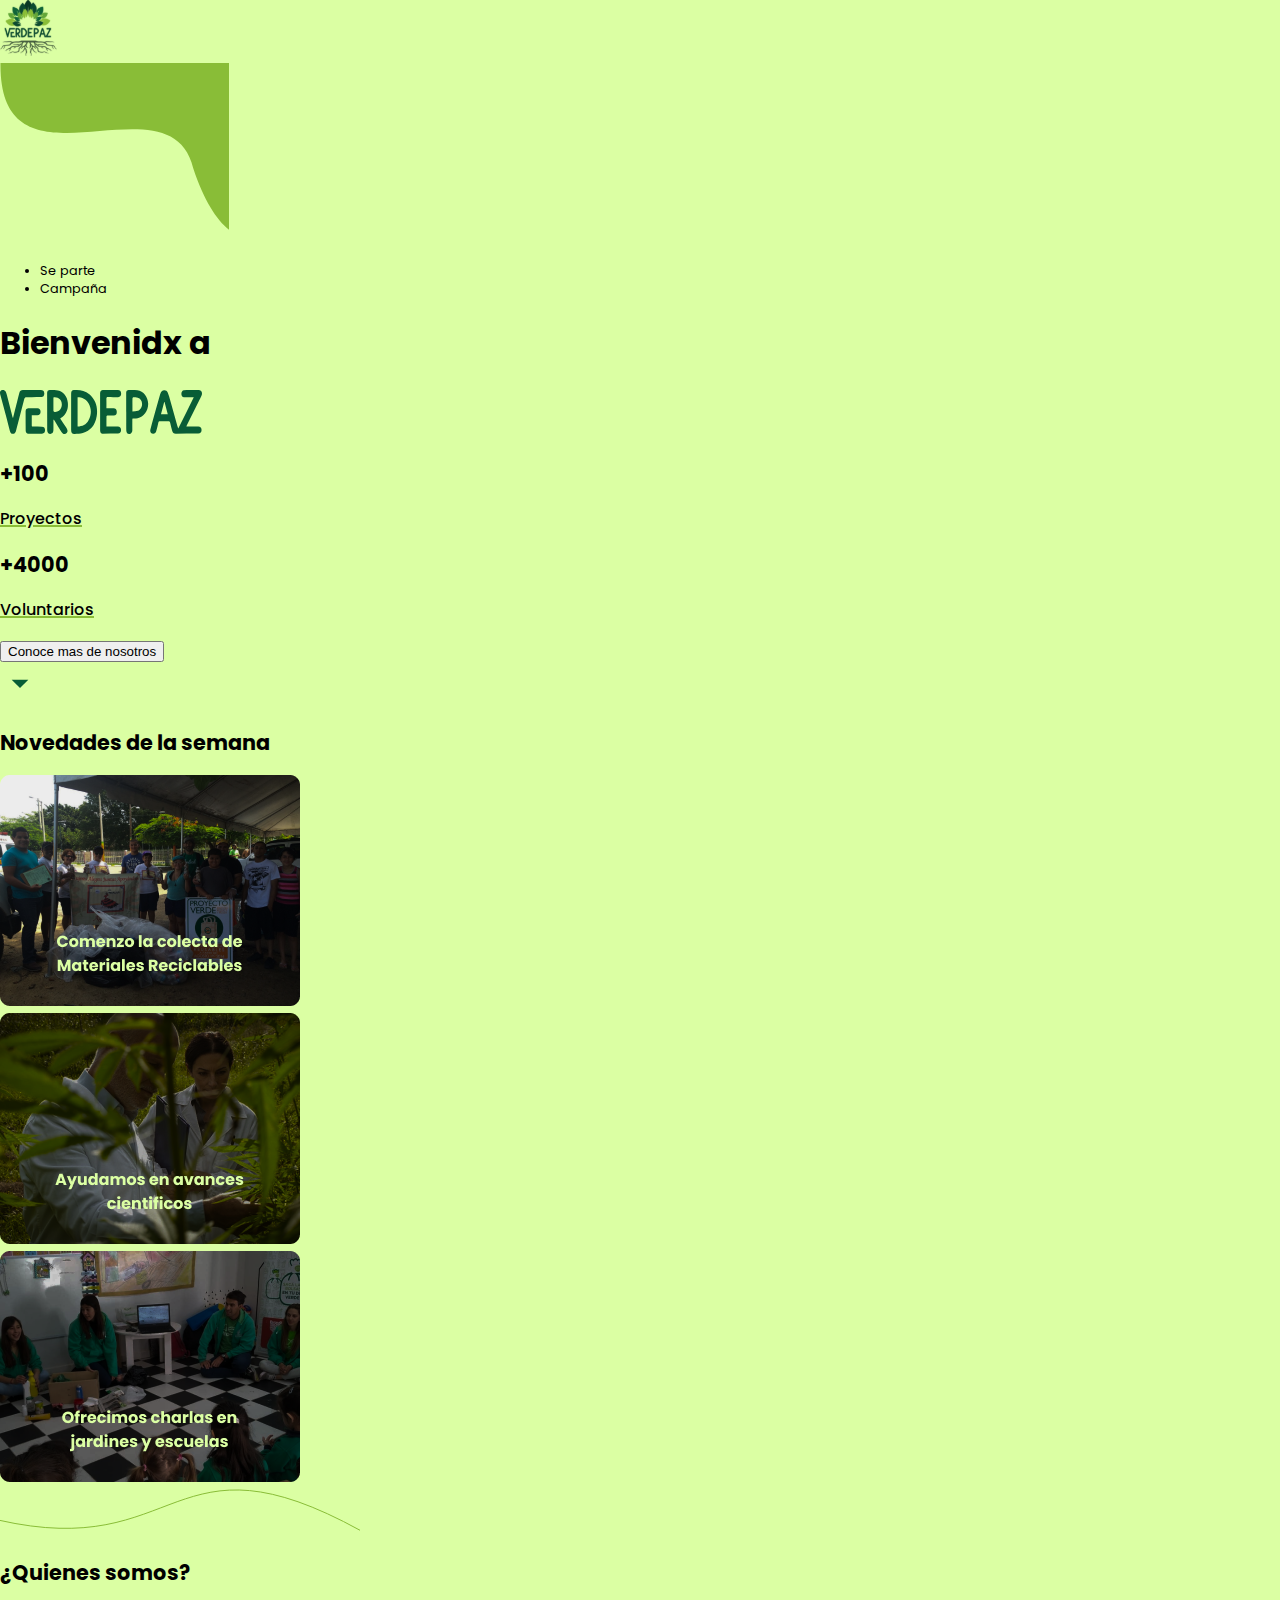
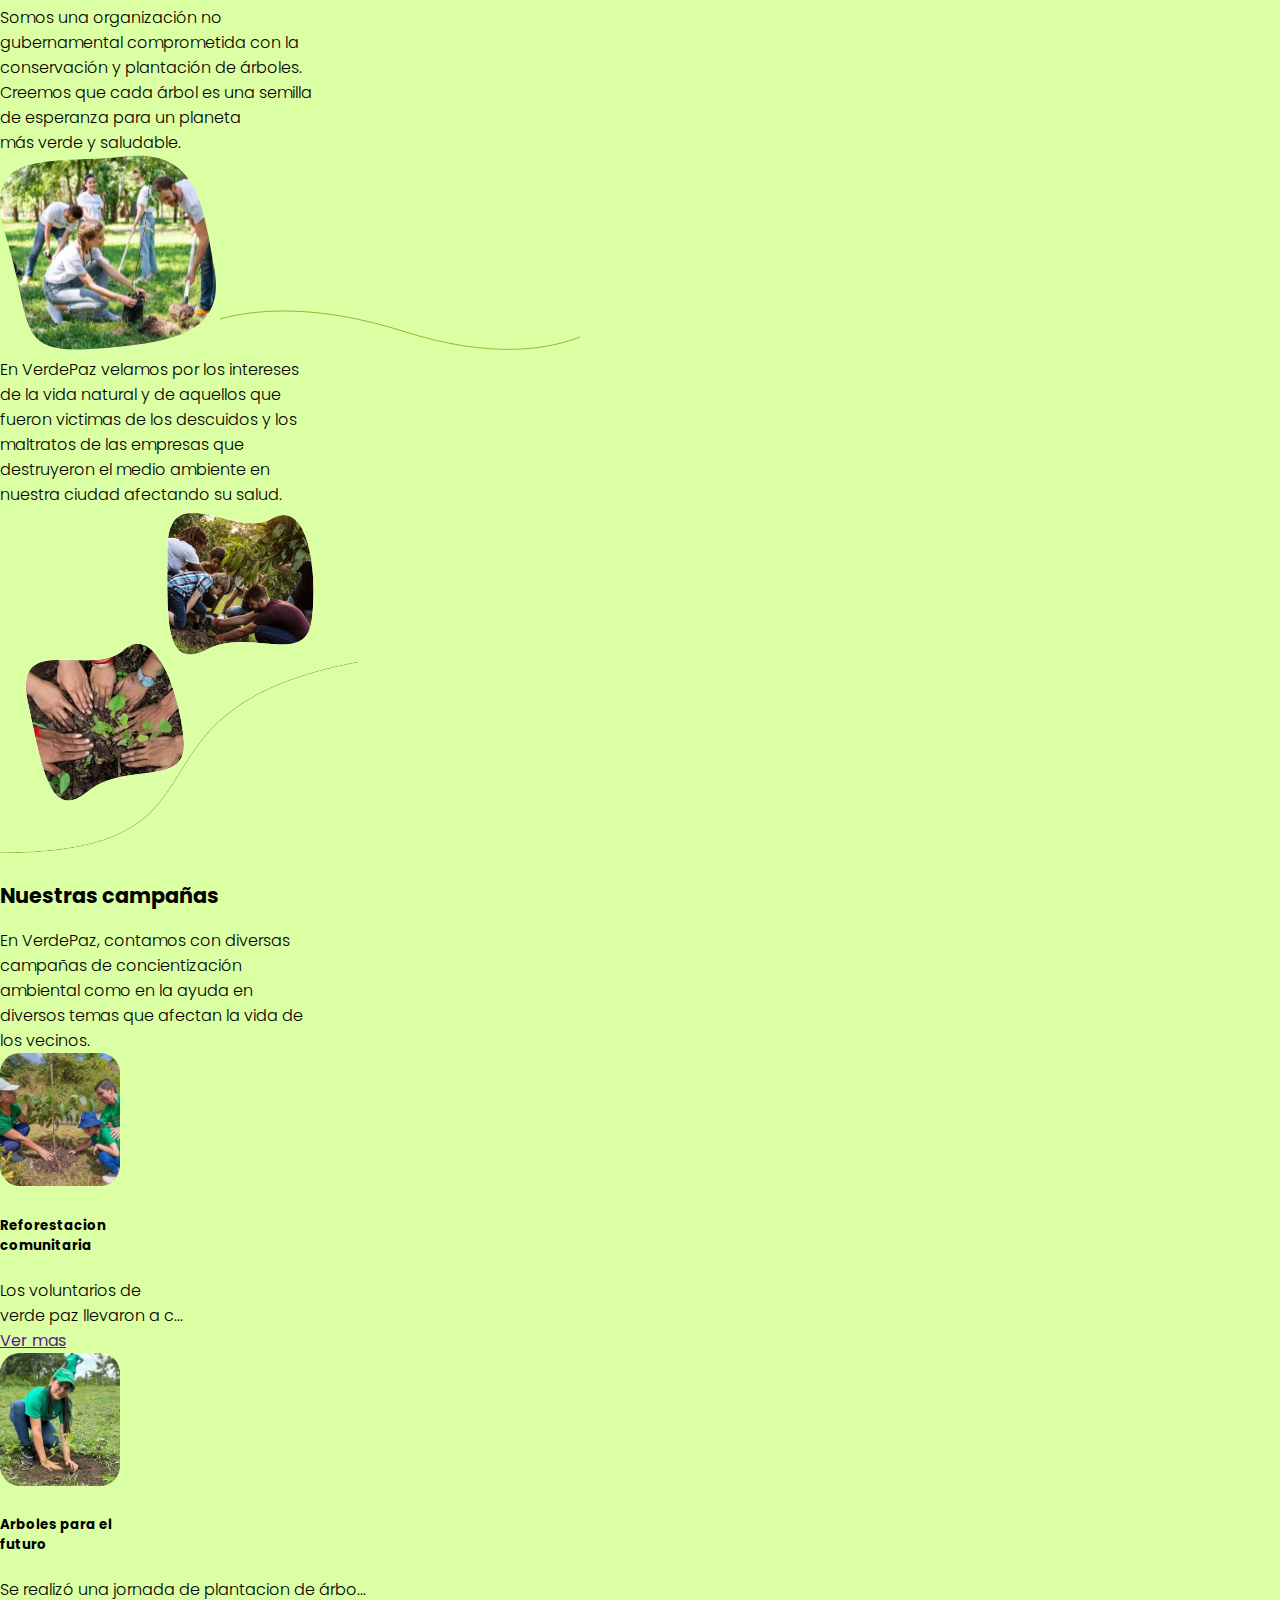
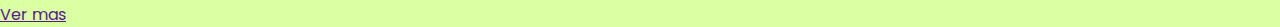
==== index.html @ 4d6616dd "Cambio de fondo de svg a png" ====
<!DOCTYPE html>
<html lang="en">
  <head>
    <meta charset="UTF-8" />
    <meta name="viewport" content="width=device-width, initial-scale=1.0" />
    <title>verdePaz</title>
    <link rel="shortcut icon" href="images/favicon.svg" type="image/x-icon" />
    <link rel="stylesheet" href="styles/styles.css" />
    <!-- tipografias -->
    <link rel="preconnect" href="https://fonts.googleapis.com" />
    <link rel="preconnect" href="https://fonts.gstatic.com" crossorigin />
    <link
      href="https://fonts.googleapis.com/css2?family=Poppins:ital,wght@0,100;0,200;0,300;0,400;0,500;0,600;0,700;0,800;0,900;1,100;1,200;1,300;1,400;1,500;1,600;1,700;1,800;1,900&display=swap"
      rel="stylesheet"
    />
  </head>
  <body>
    <div class="container">
      <div class="logo">
        <img src="images/logo.svg" alt="logo de verdePaz" />
      </div>
      <div class="navbar">
        <img src="images/navbar.svg" alt="imagen navbar" />
        <div class="opciones">
          <ul>
            <li class="hover">Se parte</li>
            <li class="hover">Campaña</li>
          </ul>
        </div>
      </div>
      <div class="titulo">
        <h1>Bienvenidx a</h1>
        <img src="images/verdePaz.svg" alt="logo textual verdePaz" />
      </div>
      <div class="imagenFondo mobile">
        <img src="images/fondo.png" alt="imagen de fondo" />
      </div>
      <div class="resena">
        <div class="proyecto">
          <h2>+100</h2>
          <h3 class="underline">Proyectos</h3>
        </div>
        <div class="voluntarios">
          <h2>+4000</h2>
          <h3 class="underline">Voluntarios</h3>
        </div>
      </div>
      <div class="boton">
        <button class="btn">Conoce mas de nosotros</button>
        <div class="arrow">
          <img
            src="images/arrow_drop_down_32dp_085D36_FILL0_wght400_GRAD0_opsz40.svg"
            alt="flecha"
          />
        </div>
      </div>
    </div>
    <section class="container-2">
      <div class="novedades">
        <h2>Novedades de la semana</h2>
      </div>
      <div class="carrucel">
        <div class="slider">
          <a href="">
            <img
              src="images/novedades1.png"
              alt="imagen de la seccion novedad"
            />
          </a>
        </div>
        <div class="slider">
          <a href="">
            <img
              src="images/novedades2.png"
              alt="imagen de la seccion novedad"
            />
          </a>
        </div>
        <div class="slider">
          <a href="">
            <img
              src="images/novedades3.png"
              alt="imagen de la seccion novedad"
            />
          </a>
        </div>
      </div>
    </section>
    <section class="container-3">
      <img class="linea" src="images/linea2.svg" alt="linea divisora" />
      <h2>¿Quienes somos?</h2>
      <p>
        Somos una organización no <br />gubernamental comprometida con la<br />conservación
        y plantación de árboles.<br />Creemos que cada árbol es una semilla<br />de
        esperanza para un planeta<br />más verde y saludable.
      </p>
      <img
        class="plantando"
        src="images/quienesSomos1.svg"
        alt="voluntarios plantando"
      />
      <img class="linea" src="images/linea3.svg" alt="linea divisoria" />
      <p>
        En VerdePaz velamos por los intereses<br />de la vida natural y de
        aquellos que<br />fueron victimas de los descuidos y los<br />maltratos
        de las empresas que<br />destruyeron el medio ambiente en<br />nuestra
        ciudad afectando su salud.
      </p>
      <img class="composicion" src="images/composicion1.png" alt="imagen compuesta" />
    </section>
    <section class="container-4">
      <h2>Nuestras campañas</h2>
      <p>
        En VerdePaz, contamos con diversas<br />campañas de concientización<br />ambiental
        como en la ayuda en<br />diversos temas que afectan la vida de<br />los
        vecinos.
      </p>
      <div class="cardsContainer">
        <div class="cards">
          <img src="images/card1.svg" alt="imagen de card 1" />
          <div class="contenido">
            <h5>Reforestacion<br>comunitaria</h5>
            <p class="parrafoCard">Los voluntarios de<br>verde paz llevaron a c...</p>
            <a href="">Ver mas</a>
          </div>
        </div>
        <div class="cards">
          <img src="images/card2.svg" alt="imagen de card 2" />
          <div class="contenido">
            <h5>Arboles para el<br>futuro</h5>
            <p class="parrafoCard">Se realizó una jornada de plantacion de árbo...</p>
            <a href="">Ver mas</a>
          </div>
        </div>
      </div>
    </section>
    <script src="js/main.js"></script>
  </body>
</html>
---- styles/styles.css ----
html,
body {
  padding: 0;
  margin: 0;
  font-size: 16px;
}
body {
  background-color: #dbffa3;
  font-family: "poppins",serif;
}
h1 {
  font-family: "poppins", serif;
  font-weight: bold;
  font-style: normal;
  font-size: 2rem;
}
h2 {
  font-family: "poppins", serif;
  font-weight: 700;
  font-style: normal;
  font-size: 1.3rem;
}
h3 {
  font-family: "poppins", serif;
  font-weight: 500;
  font-style: normal;
  font-size: 1rem;
}
h4 {
  font-family: "poppins", serif;
  font-weight: 400;
  font-style: normal;
  font-size: 1rem;
}
p{
    font-weight: 300;
    font-style: normal;
    font-size: 1rem;
    color: black;
    margin: 0;
}
li {
  font-family: "poppins", serif;
  font-weight: 400;
  font-style: normal;
  font-size: 0.8rem;
}
.underline{
    text-decoration: underline #89BD37 2px;
}
.mobile {
  display: none;
}

@media only screen and (max-width: 800px) {
  .desktop {
    display: none;
  }
  .mobile {
    display: block;
  }
  .container {
    height: 98vh;
    width: 100vw;
    display: grid;
    grid-template-columns: 1fr 1fr 1fr 1fr;
    grid-template-rows: 1fr 1fr 1fr 1fr 1fr;
    column-gap: 1rem;
    row-gap: 1rem;
  }
  .navbar {
    grid-row: 1/1;
    grid-column: 2/5;
    display: flex;
    flex-direction: row;
    justify-content: right;
  }
  .opciones {
    padding-top: 2%;
    padding-right: 8%;
  }
  .opciones li {
    padding-left: 1rem;
    color: #dbffa3;
    display: inline;
  }
  .hover {
    transition: 0.5s ease-in;
  }
  .hover:hover {
    color: #085d36;
    font-weight: bold;
  }

  .navbar img {
    position: absolute;
    z-index: -1;
    width: 60%;
  }
  .logo {
    grid-row: 1/2;
    grid-column: 1/2;
    margin-left: 1rem;
    margin-top: 0.4rem;
  }
  .logo img {
    width: 4rem;
  }
  .imagenFondo {
    grid-row: 1/5;
    grid-column: 1/5;
    z-index: -2;
  }
  .imagenFondo img {
    width: 100%;
    height: 100%;

  }
  .resena {
    padding-top: 5rem;
    grid-row: 4/5;
    grid-column: 1/5;
    display: flex;
    flex-direction: row;
    justify-content: center;
    gap: 2rem;
  }
  .resena h2,
  h3 {
    margin: 0;
  }
  .voluntarios {
    color: #085d36;
  }
  .proyecto {
    color: #085d36;
  }
  .boton {
    grid-row: 5/6;
    grid-column: 1/5;
    display: flex;
    flex-direction: column;
    align-items: center;
    justify-content: center;
  }
  .btn {
    box-shadow: 10px 20px 19px -12px rgba(25,25,25,0.33);
    -webkit-box-shadow: 10px 20px 19px -12px rgba(25,25,25,0.33);
    -moz-box-shadow: 10px 20px 19px -12px rgba(25,25,25,0.33);
    border: none;
    height: 35%;
    width: 90%;
    border-radius: 20px;
    background-color: #085d36;
    color: #dbffa3;
    font-size: 16px;
    font-weight: bold;
    animation: 0.5s ease-in;
  }
  .btn:hover{
    background-color: #89BD37;
  }
  .titulo {
    grid-column: 1/5;
    grid-row: 2/4;
    display: flex;
    flex-direction: column;
    align-items: center;
    justify-content: center;
    color: #085d36;
  }
  .titulo h1 {
    margin: 0;
  }
  /* seccion 2 */
  .container-2{
    display: flex;
    flex-direction: column;
    width: 100vw;
    height: 100%;
    align-items: center;
    justify-content: center;
    background-color: #085d36;
    color: #dbffa3;
  }
  
  .carrucel{
    width: 300px;
    position: relative;
    display: flex;
    overflow: scroll;
    scroll-snap-type: x mandatory;
    margin-bottom: 2rem;
  }
  .carrucel .slider{
    width: 100%;
    left: 0;
    position: sticky;
    object-fit: cover;
    scroll-snap-align: center;
  }
  .container-3{
    margin-top: 2rem;
    display: flex;
    flex-direction: column;
    align-items: center;
    text-align: center;
    color: #085d36;
    gap: 1rem;
    margin-bottom: 1rem;
  }
  .container-3 .linea{
    width: 100vw;
  }
  .container-3 .plantando{
    width: 50%;
  }
  .container-3 .composicion{
    width: 100vw;
  }
  .container-4{
    display: flex;
    flex-direction: column;
    text-align: left;
    color: #085d36;
    gap: 1rem;
  }
  .container-4 h2, p{
    padding-left: 1rem;
  }
  .cardsContainer{
    display: flex;
    flex-direction: column;
    align-items: center;
    gap: 1rem;
  }
  .cards{
    background-color: #085d36;
    border-radius: 1.3rem;
    height:171px ;
    width: 100vw;
    display: flex;
    align-items: center;
    flex-direction: row;
    gap: 1rem;
  }
  .cards img{
    padding-left: 1rem;
  }
  .contenido{
    color: #dbffa3;
  }
  .contenido h5{
    font-size: 1.1rem;
    margin: 0;
    padding-bottom: 0.5rem;
  }

  .contenido p{
    padding: 0;
    font-size: 0.9rem;
    padding-bottom: 0.5rem;
    color: #dbffa3;
  }
  .contenido a{
    color: #89BD37;
    font-size: 1.2rem;
    font-weight: bold;
  }
}
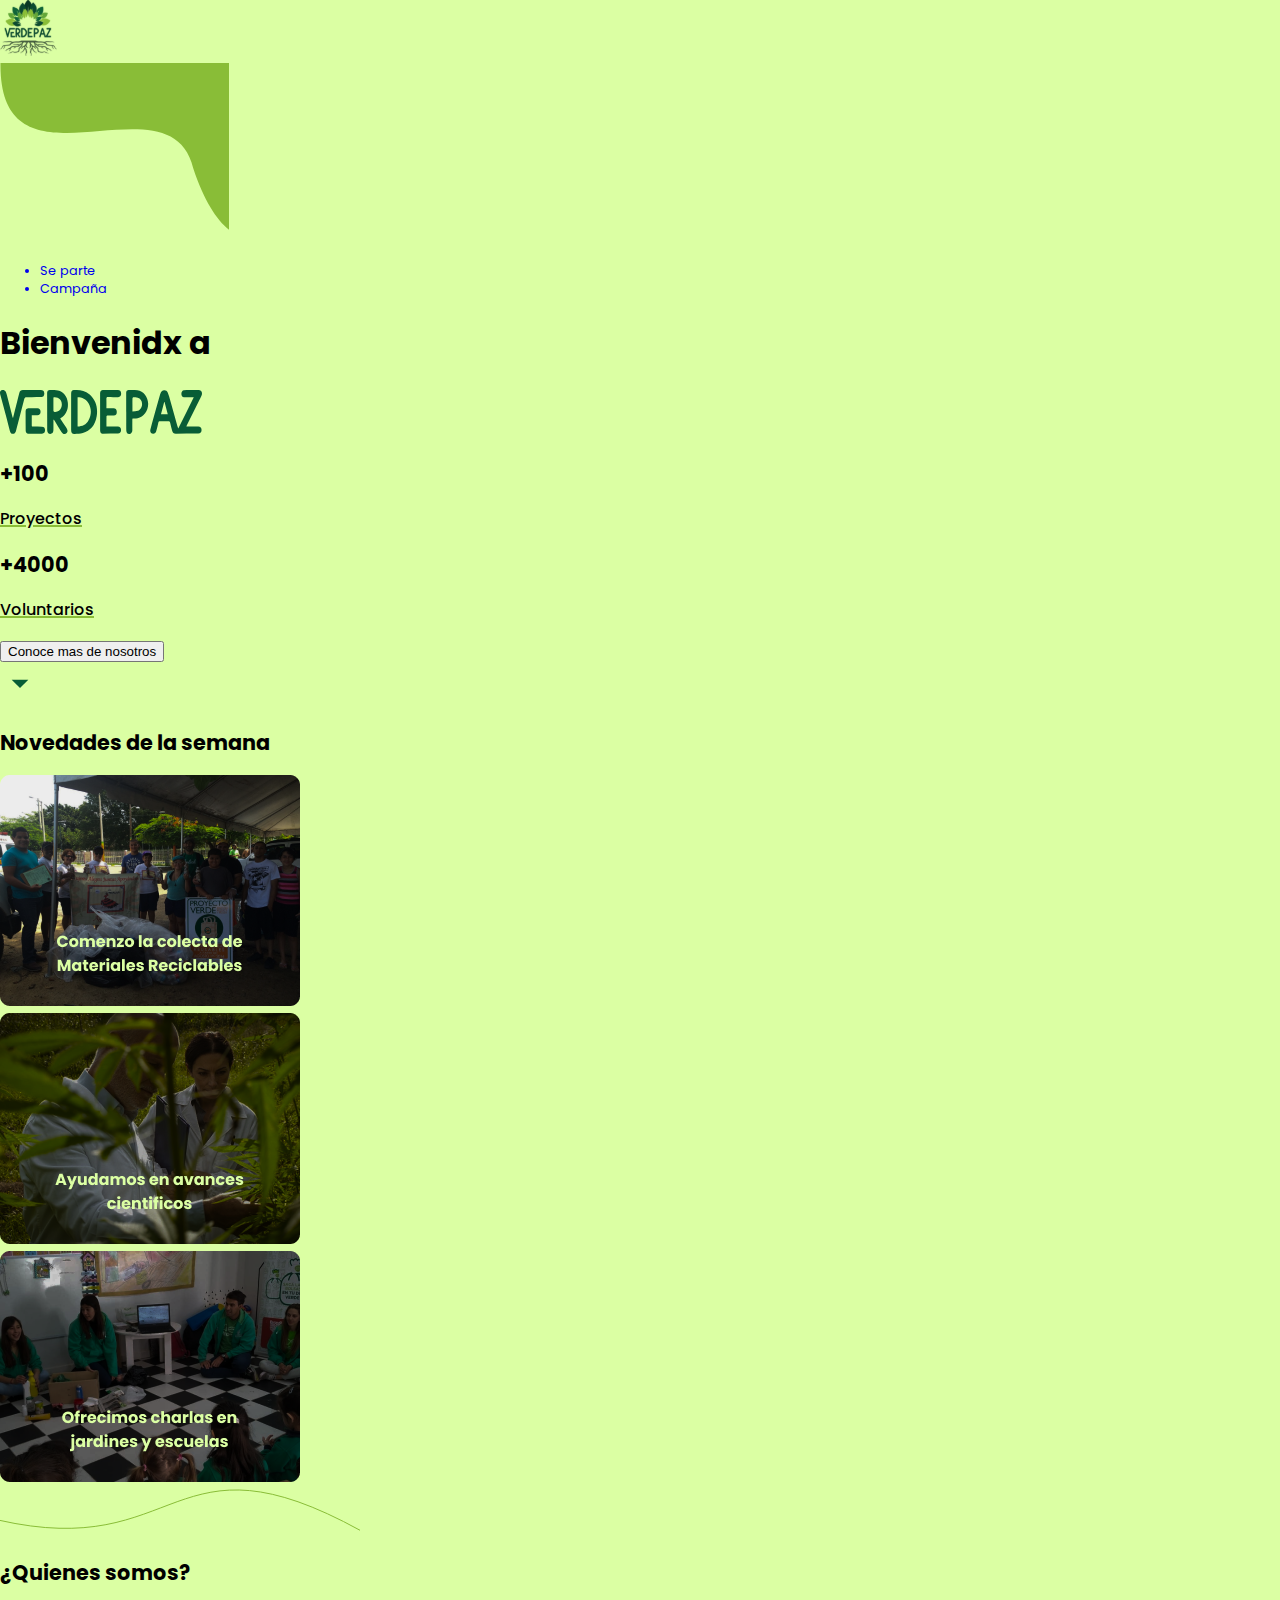
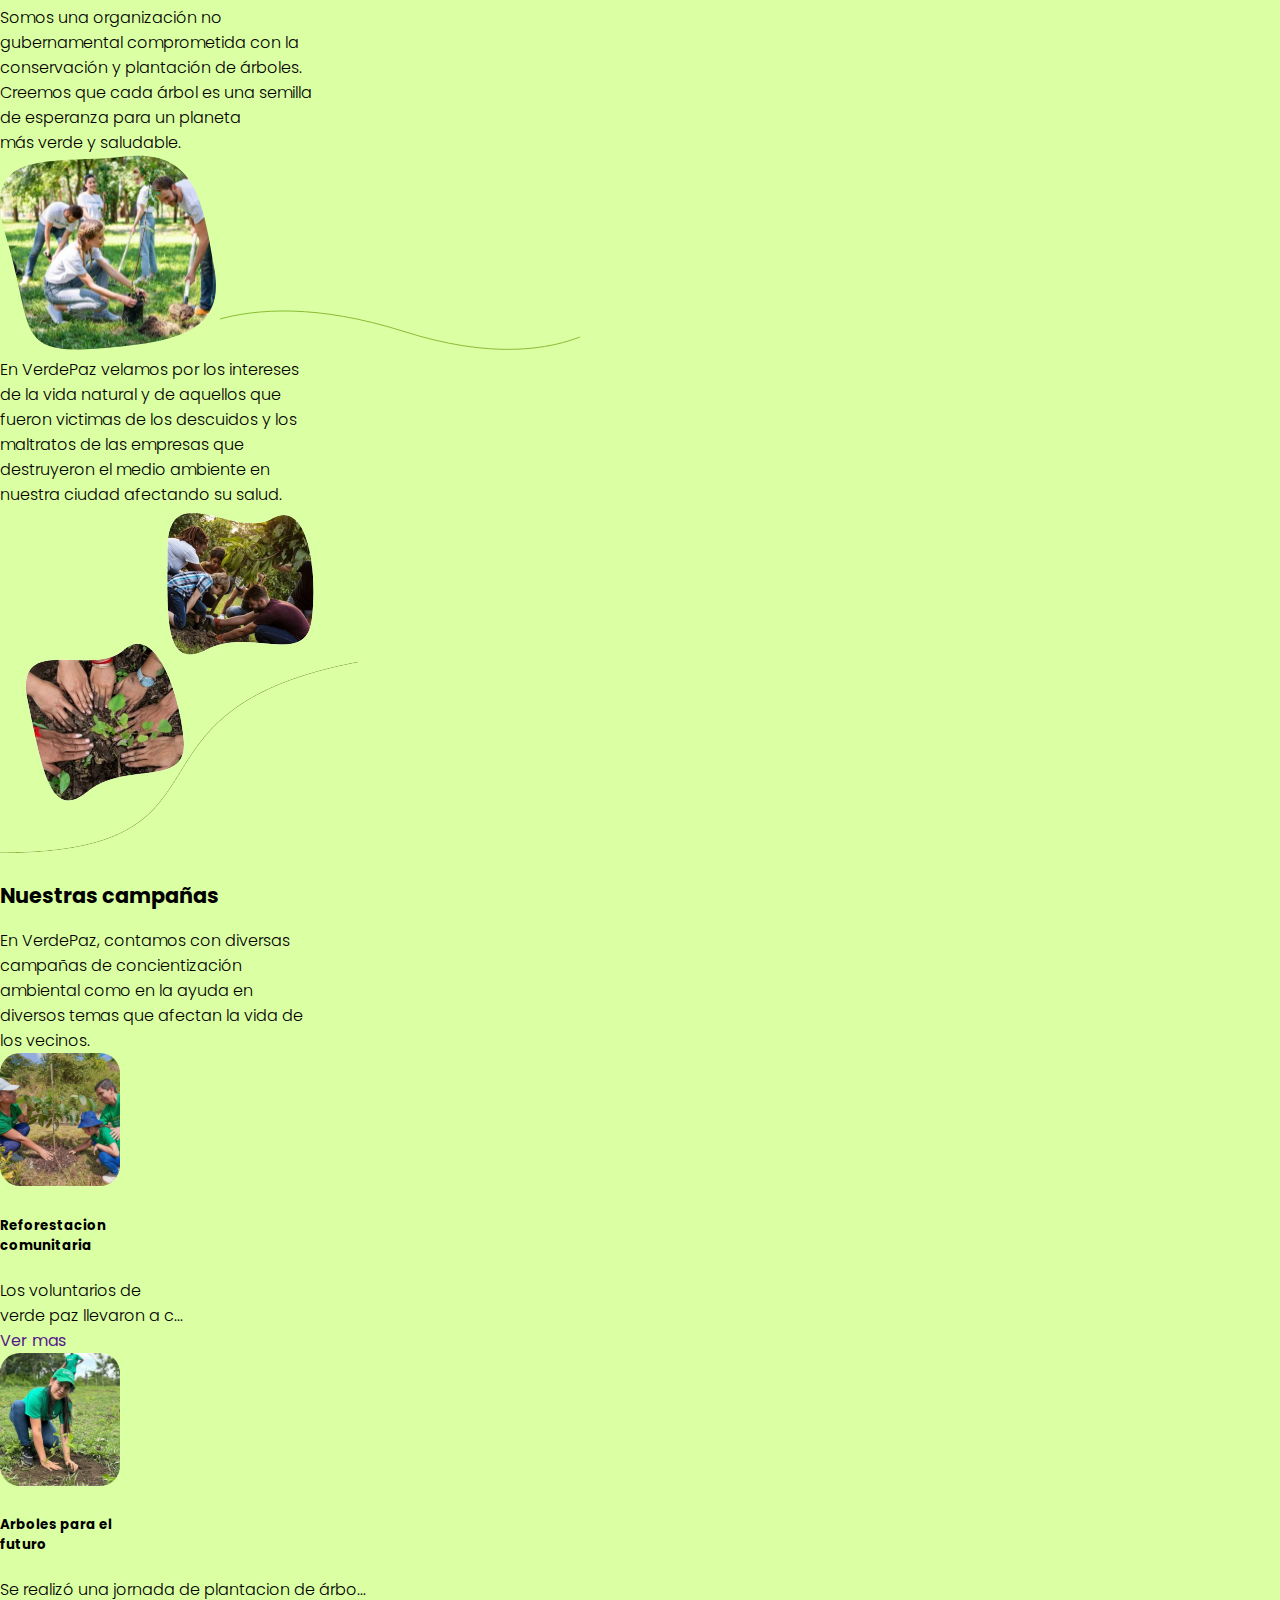
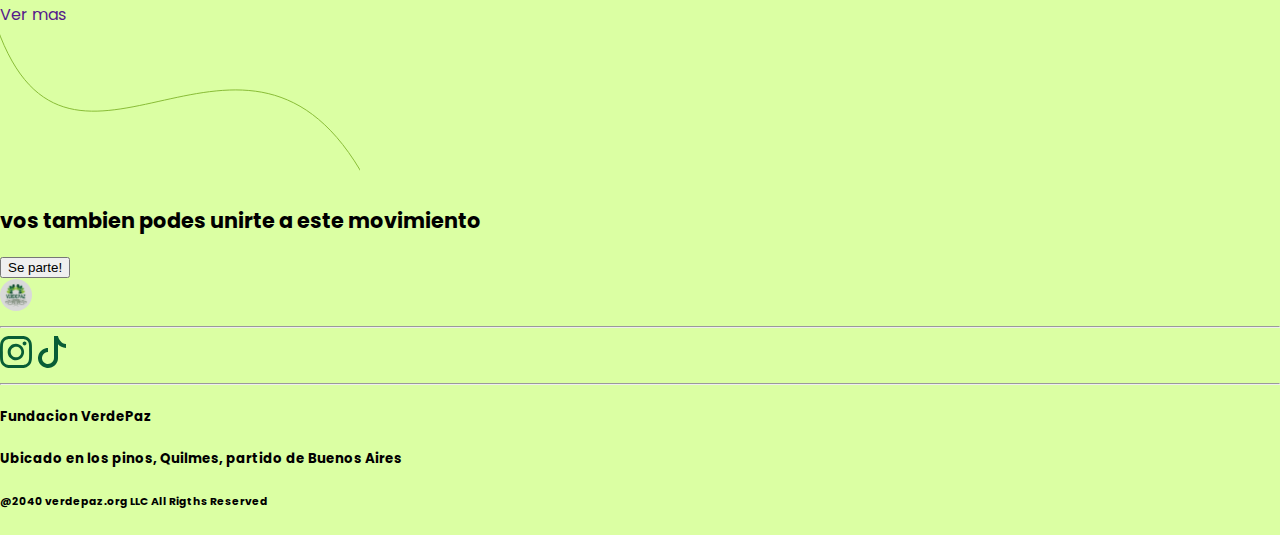
==== commit f7860f5b: "pagina completa" ====
--- a/index.html
+++ b/index.html
@@ -23,8 +23,8 @@
         <img src="images/navbar.svg" alt="imagen navbar" />
         <div class="opciones">
           <ul>
-            <li class="hover">Se parte</li>
-            <li class="hover">Campaña</li>
+            <a href="#seParte"><li class="hover">Se parte</li></a>
+            <a href="#campañas"><li class="hover">Campaña</li></a>
           </ul>
         </div>
       </div>
@@ -46,7 +46,7 @@
         </div>
       </div>
       <div class="boton">
-        <button class="btn">Conoce mas de nosotros</button>
+        <button id="boton1" class="btn">Conoce mas de nosotros</button>
         <div class="arrow">
           <img
             src="images/arrow_drop_down_32dp_085D36_FILL0_wght400_GRAD0_opsz40.svg"
@@ -55,7 +55,7 @@
         </div>
       </div>
     </div>
-    <section class="container-2">
+    <section id="seccion-1" class="container-2">
       <div class="novedades">
         <h2>Novedades de la semana</h2>
       </div>
@@ -108,7 +108,7 @@
       </p>
       <img class="composicion" src="images/composicion1.png" alt="imagen compuesta" />
     </section>
-    <section class="container-4">
+    <section id="campañas" class="container-4">
       <h2>Nuestras campañas</h2>
       <p>
         En VerdePaz, contamos con diversas<br />campañas de concientización<br />ambiental
@@ -133,7 +133,30 @@
           </div>
         </div>
       </div>
+      <img class="linea" src="images/linea4.svg" alt="linea divisoria">
+      <div id="seParte" class="call">
+        <div class="borde">
+          <h2>vos tambien podes unirte a este movimiento</h2>
+        </div>
+      </div>
+      <div class="boton2">
+        <button class="btn">Se parte!</button>
+      </div>
     </section>
+    <footer>
+      <div class="contenidoFooter"> 
+        <img src="images/favicon.svg" alt="logo">
+        <hr>
+        <div class="iconos">
+          <a href="https://www.instagram.com/verde__paz/" target="_blank" rel="noopener noreferrer"><img src="images/Instagram.svg" alt="Instagram"></a>
+          <a href="https://www.tiktok.com/@verde.paz" target="_blank" rel="noopener noreferrer"><img src="images/Tiktok.svg" alt="Tik tok"></a>
+        </div>
+        <hr>
+        <h5>Fundacion VerdePaz</h5>
+        <h5>Ubicado en los pinos, Quilmes, partido de Buenos Aires</h5>
+        <h6>@2040 verdepaz.org LLC All Rigths Reserved</h6>
+      </div>
+    </footer>
     <script src="js/main.js"></script>
   </body>
 </html>
--- a/styles/styles.css
+++ b/styles/styles.css
@@ -1,3 +1,6 @@
+html{
+    scroll-behavior: smooth;
+}
 html,
 body {
   padding: 0;
@@ -6,7 +9,7 @@
 }
 body {
   background-color: #dbffa3;
-  font-family: "poppins",serif;
+  font-family: "poppins", serif;
 }
 h1 {
   font-family: "poppins", serif;
@@ -32,12 +35,12 @@
   font-style: normal;
   font-size: 1rem;
 }
-p{
-    font-weight: 300;
-    font-style: normal;
-    font-size: 1rem;
-    color: black;
-    margin: 0;
+p {
+  font-weight: 300;
+  font-style: normal;
+  font-size: 1rem;
+  color: black;
+  margin: 0;
 }
 li {
   font-family: "poppins", serif;
@@ -45,8 +48,11 @@
   font-style: normal;
   font-size: 0.8rem;
 }
-.underline{
-    text-decoration: underline #89BD37 2px;
+a{
+    text-decoration: none;
+}
+.underline {
+  text-decoration: underline #89bd37 2px;
 }
 .mobile {
   display: none;
@@ -114,7 +120,6 @@
   .imagenFondo img {
     width: 100%;
     height: 100%;
-
   }
   .resena {
     padding-top: 5rem;
@@ -143,23 +148,6 @@
     align-items: center;
     justify-content: center;
   }
-  .btn {
-    box-shadow: 10px 20px 19px -12px rgba(25,25,25,0.33);
-    -webkit-box-shadow: 10px 20px 19px -12px rgba(25,25,25,0.33);
-    -moz-box-shadow: 10px 20px 19px -12px rgba(25,25,25,0.33);
-    border: none;
-    height: 35%;
-    width: 90%;
-    border-radius: 20px;
-    background-color: #085d36;
-    color: #dbffa3;
-    font-size: 16px;
-    font-weight: bold;
-    animation: 0.5s ease-in;
-  }
-  .btn:hover{
-    background-color: #89BD37;
-  }
   .titulo {
     grid-column: 1/5;
     grid-row: 2/4;
@@ -173,7 +161,7 @@
     margin: 0;
   }
   /* seccion 2 */
-  .container-2{
+  .container-2 {
     display: flex;
     flex-direction: column;
     width: 100vw;
@@ -183,8 +171,8 @@
     background-color: #085d36;
     color: #dbffa3;
   }
-  
-  .carrucel{
+
+  .carrucel {
     width: 300px;
     position: relative;
     display: flex;
@@ -192,14 +180,14 @@
     scroll-snap-type: x mandatory;
     margin-bottom: 2rem;
   }
-  .carrucel .slider{
+  .carrucel .slider {
     width: 100%;
     left: 0;
     position: sticky;
     object-fit: cover;
     scroll-snap-align: center;
   }
-  .container-3{
+  .container-3 {
     margin-top: 2rem;
     display: flex;
     flex-direction: column;
@@ -209,62 +197,141 @@
     gap: 1rem;
     margin-bottom: 1rem;
   }
-  .container-3 .linea{
-    width: 100vw;
-  }
-  .container-3 .plantando{
+  .container-3 .linea {
+    width: 100vw;
+  }
+  .container-3 .plantando {
     width: 50%;
   }
-  .container-3 .composicion{
-    width: 100vw;
-  }
-  .container-4{
+  .container-3 .composicion {
+    width: 100vw;
+  }
+  .container-4 {
     display: flex;
     flex-direction: column;
     text-align: left;
     color: #085d36;
     gap: 1rem;
-  }
-  .container-4 h2, p{
+    margin-bottom: 2rem;
+  }
+  .container-4 h2,
+  p {
     padding-left: 1rem;
   }
-  .cardsContainer{
+  .cardsContainer {
     display: flex;
     flex-direction: column;
     align-items: center;
     gap: 1rem;
   }
-  .cards{
+  .cards {
     background-color: #085d36;
     border-radius: 1.3rem;
-    height:171px ;
-    width: 100vw;
+    height: 171px;
+    width: 90vw;
     display: flex;
     align-items: center;
     flex-direction: row;
+    justify-content: center;
+    gap: 0.5rem;
+  }
+  .contenido {
+    color: #dbffa3;
+    width: 45%;
+  }
+  .contenido h5 {
+    font-size: 1rem;
+    margin: 0;
+    padding-bottom: 0.3rem;
+  }
+
+  .contenido p {
+    padding: 0;
+    font-size: 0.8rem;
+    padding-bottom: 0.3rem;
+    color: #dbffa3;
+  }
+  .contenido a {
+    color: #89bd37;
+    font-size: 1rem;
+    font-weight: bold;
+  }
+  .call {
+    width: 100vw;
+    display: flex;
+    flex-direction: column;
+    justify-content: center;
+    align-items: center;
+  }
+  .borde {
+    display: flex;
+    justify-content: center;
+    align-items: center;
+    text-align: center;
+    width: 300px;
+    height: 80px;
+    border: 1px solid #89bd37;
+    border-radius: 50%;
+  }
+  .borde h2 {
+    font-size: 1rem;
+    margin: 0;
+    padding: 0;
+  }
+  .boton2 {
+    width: 100vw;
+    display: flex;
+    justify-content: center;
+  }
+  .btn {
+    width: 80%;
+    height: 40px;
+    border-radius: 20px;
+    box-shadow: 10px 20px 19px -12px rgba(25, 25, 25, 0.33);
+    -webkit-box-shadow: 10px 20px 19px -12px rgba(25, 25, 25, 0.33);
+    -moz-box-shadow: 10px 20px 19px -12px rgba(25, 25, 25, 0.33);
+    border: 0;
+    background-color: #085d36;
+    color: #dbffa3;
+    font-family: "poppins", serif;
+    font-size: 1rem;
+    transition: 0.5s ease-in;
+  }
+  footer{
+    background-color: #89bd37;
+    width: 100vw;
+    height: auto;
+    
+  }
+  .contenidoFooter{
+    padding-left: 1rem;
+    padding-top: 1rem;
+    width: 80vw;
+    padding-bottom: 1rem;
+  }
+  .contenidoFooter hr{
+    background-color: #085d36;
+    height: 2px;
+    border: none;
+  }
+  .contenidoFooter img{
+    width: 60px;
+  }
+  .iconos{
+    padding-top: 1rem;
+    display: flex;
     gap: 1rem;
   }
-  .cards img{
-    padding-left: 1rem;
-  }
-  .contenido{
-    color: #dbffa3;
-  }
-  .contenido h5{
-    font-size: 1.1rem;
-    margin: 0;
-    padding-bottom: 0.5rem;
-  }
-
-  .contenido p{
-    padding: 0;
-    font-size: 0.9rem;
-    padding-bottom: 0.5rem;
-    color: #dbffa3;
-  }
-  .contenido a{
-    color: #89BD37;
-    font-size: 1.2rem;
-    font-weight: bold;
-  }
-}
+  .iconos img{
+    width: 2.2rem;
+  }
+  .contenidoFooter h5{
+    margin: 0;
+    margin-bottom: 1rem;
+  }
+  .contenidoFooter h6{
+    margin: 0;
+    color: #085d36;
+    font-weight: 500;
+  }
+}
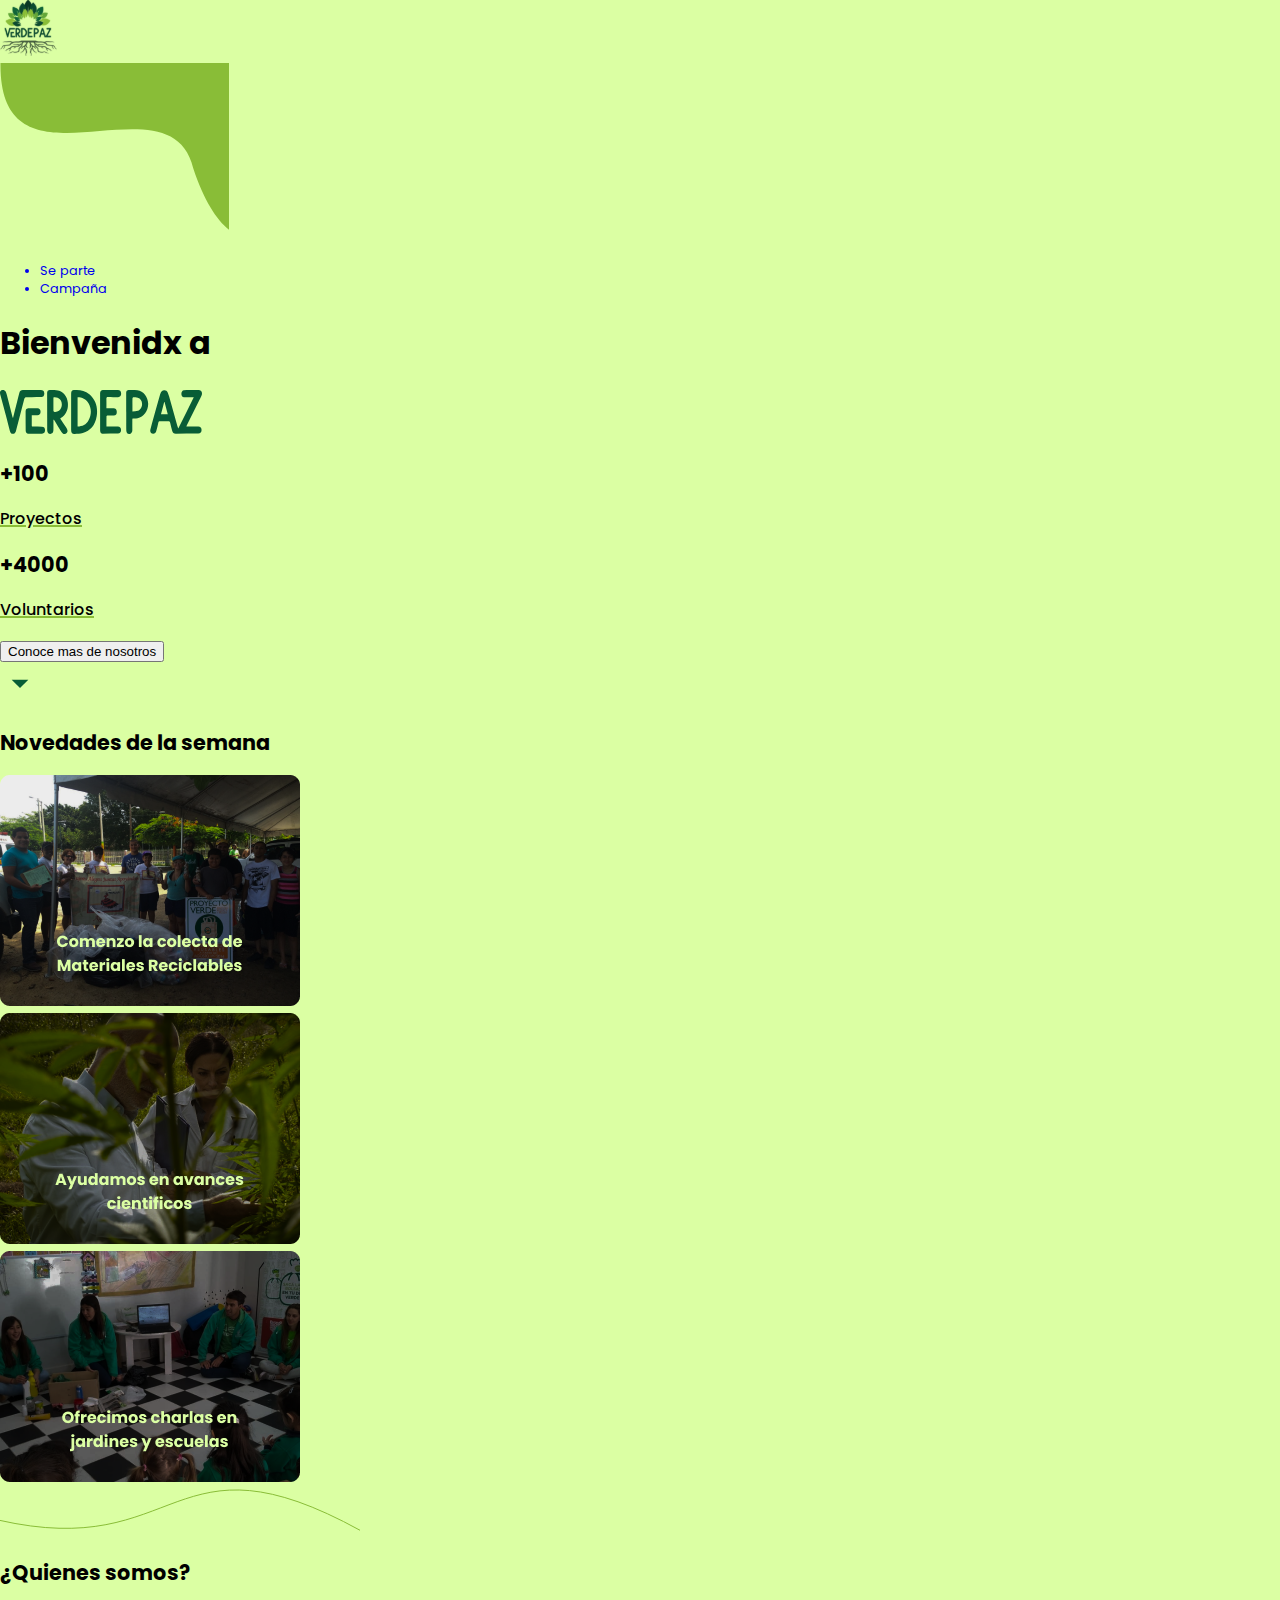
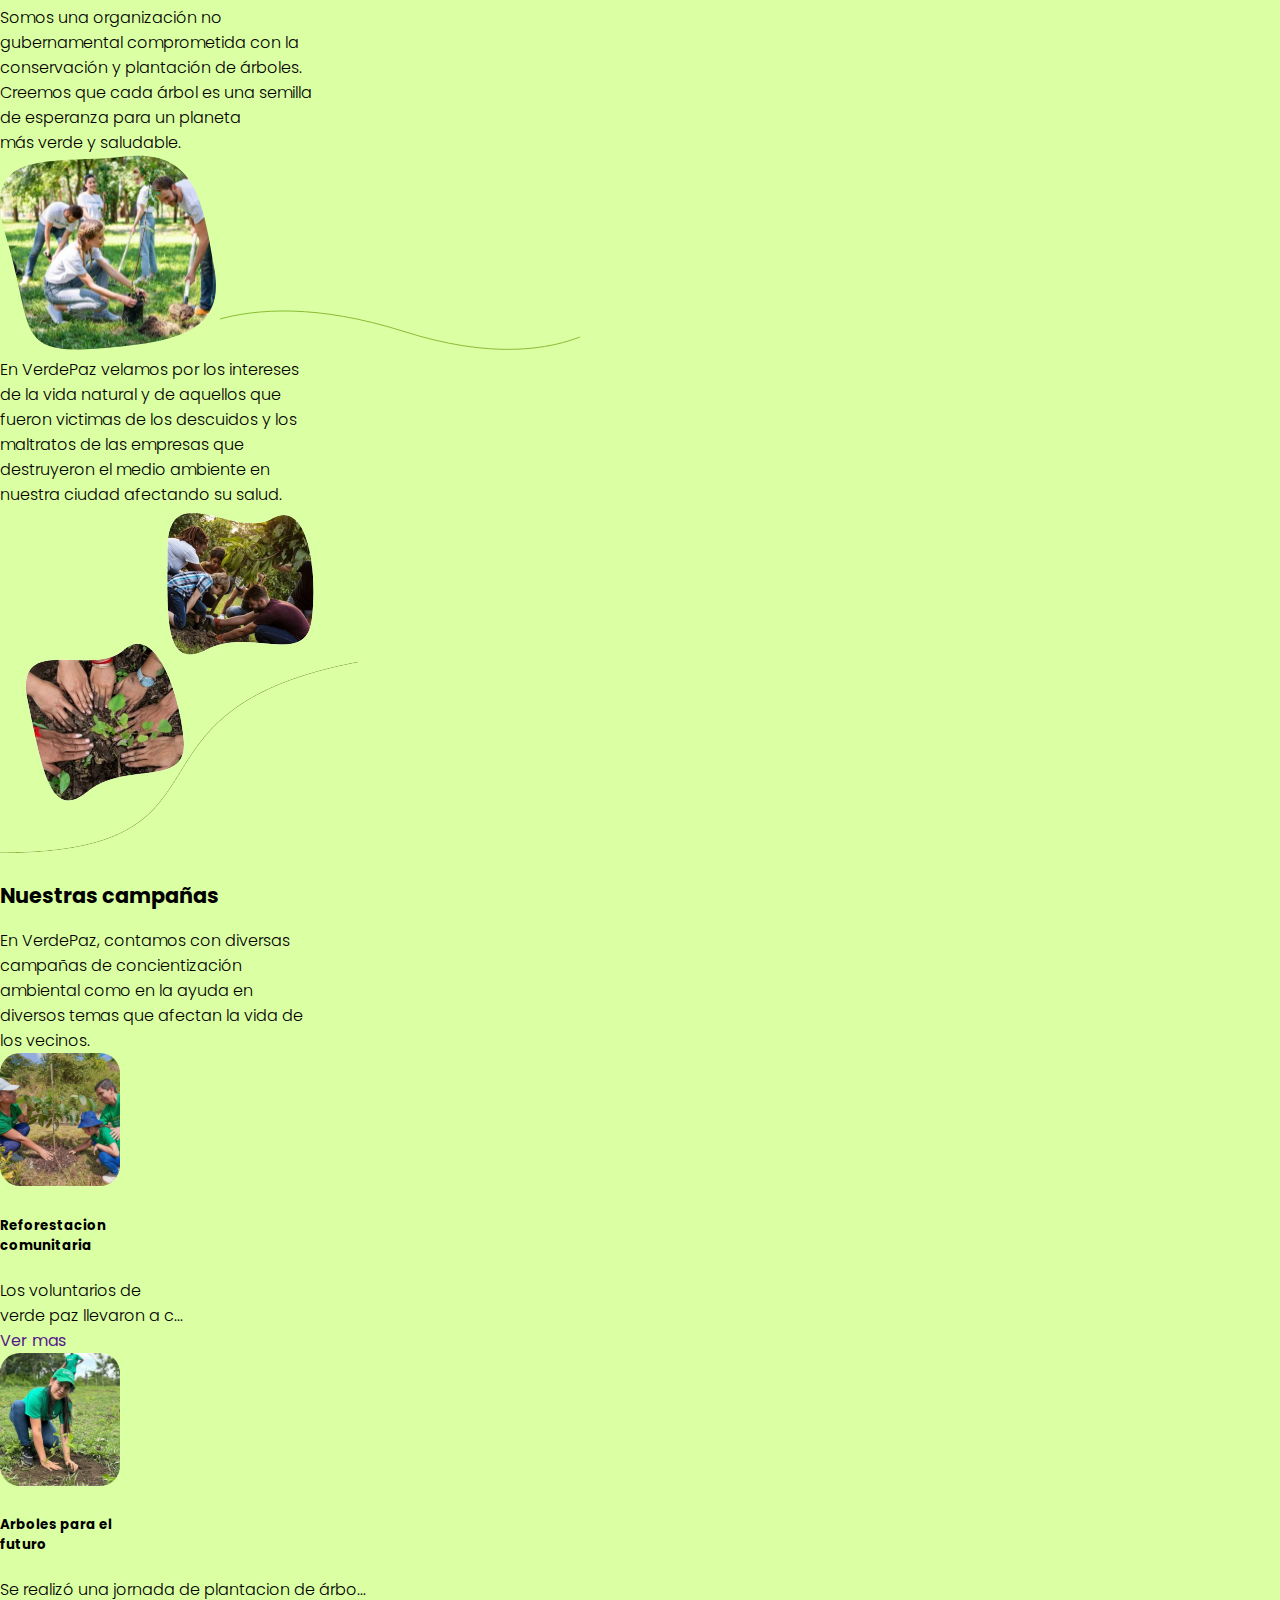
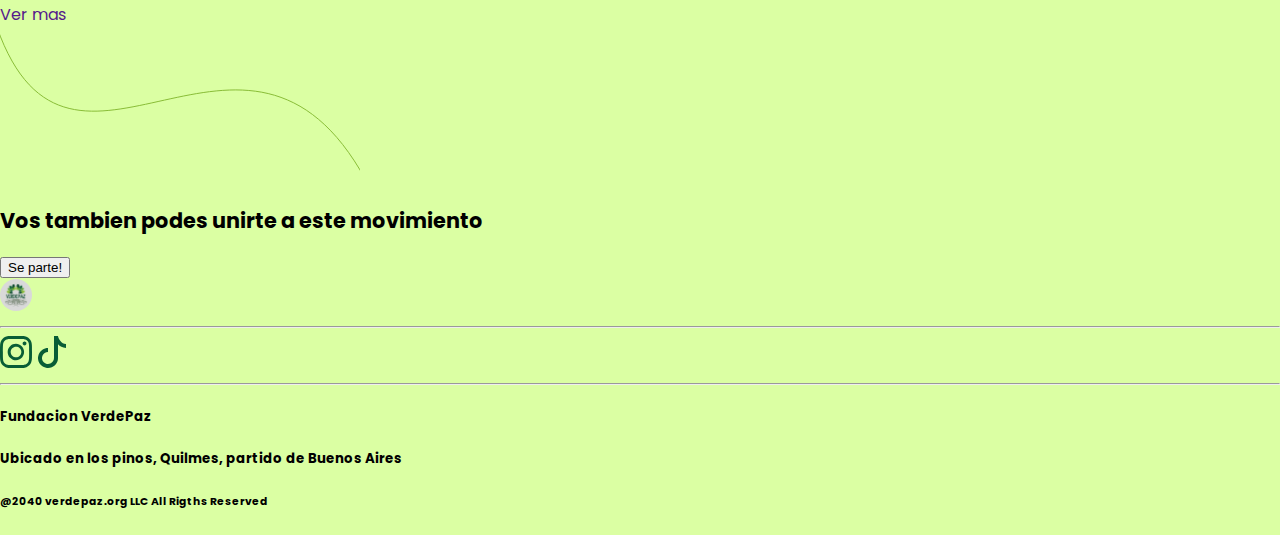
==== commit 6f2c760e: "correccion de mayusculas" ====
--- a/index.html
+++ b/index.html
@@ -136,7 +136,7 @@
       <img class="linea" src="images/linea4.svg" alt="linea divisoria">
       <div id="seParte" class="call">
         <div class="borde">
-          <h2>vos tambien podes unirte a este movimiento</h2>
+          <h2>Vos tambien podes unirte a este movimiento</h2>
         </div>
       </div>
       <div class="boton2">
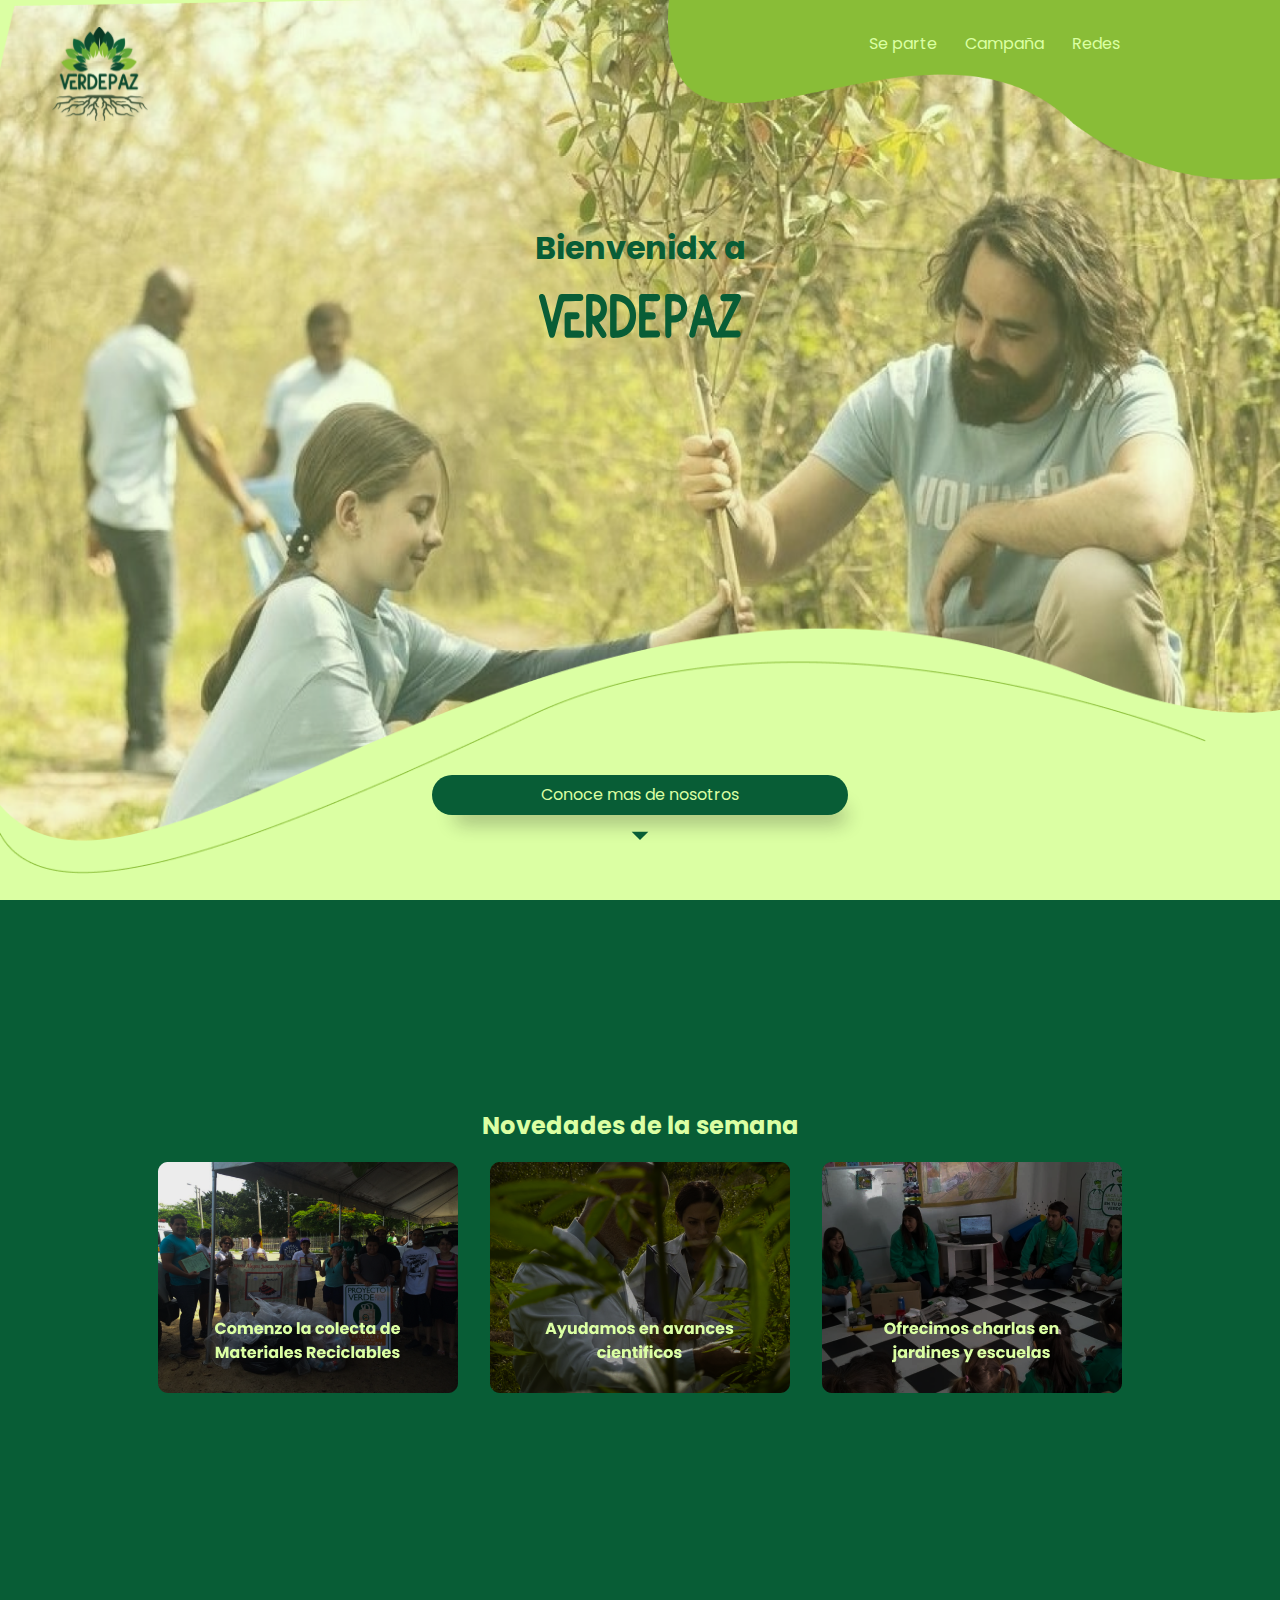
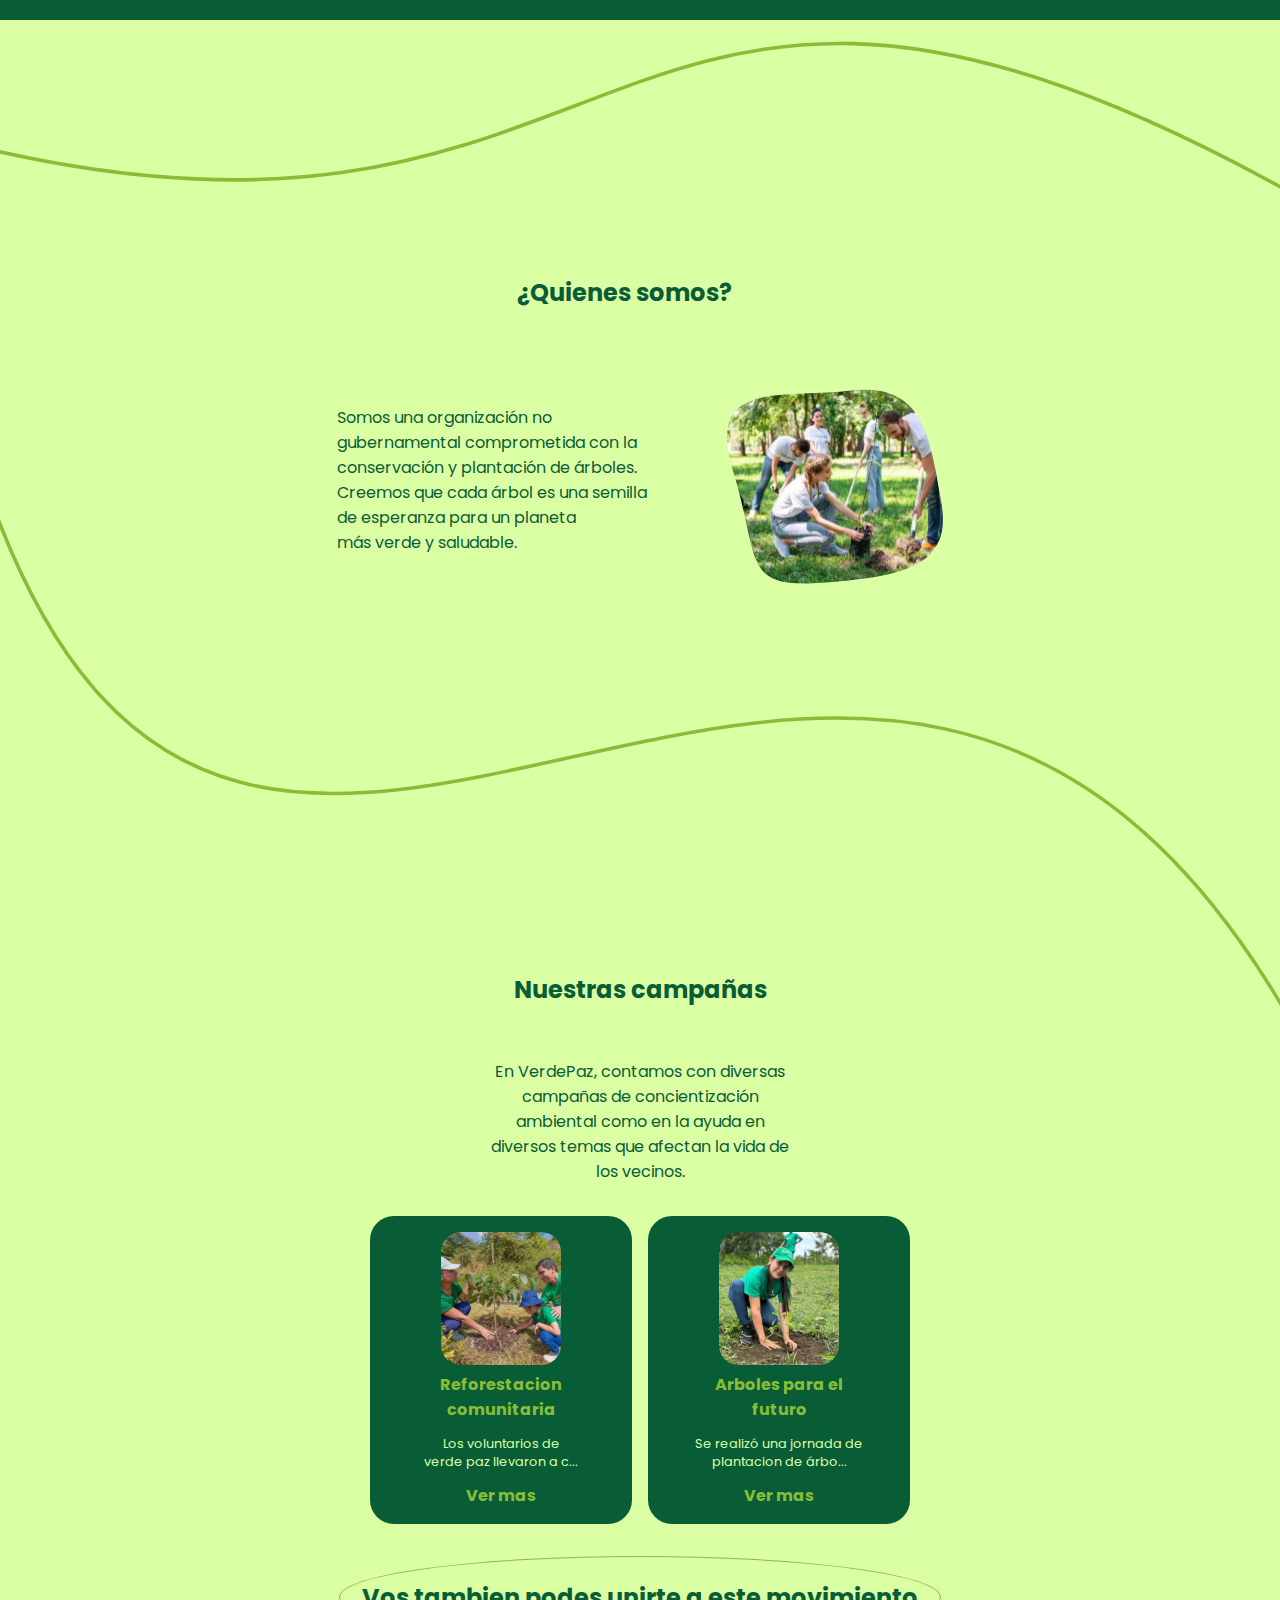
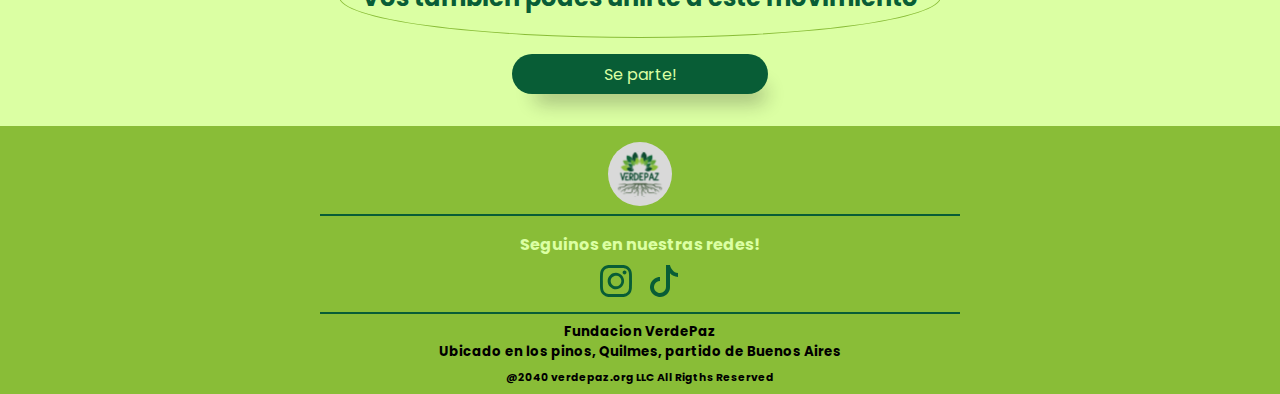
==== commit 53b0bf41: "version deskr beta" ====
--- a/index.html
+++ b/index.html
@@ -20,11 +20,13 @@
         <img src="images/logo.svg" alt="logo de verdePaz" />
       </div>
       <div class="navbar">
-        <img src="images/navbar.svg" alt="imagen navbar" />
+        <img class="mobile" src="images/navbar.svg" alt="imagen navbar" />
+        <img class="desktop" src="images/navbar.png" alt="imagen navbar" />
         <div class="opciones">
           <ul>
             <a href="#seParte"><li class="hover">Se parte</li></a>
             <a href="#campañas"><li class="hover">Campaña</li></a>
+            <a class="desktop" href="#footer"><li class="hover">Redes</li></a>
           </ul>
         </div>
       </div>
@@ -32,10 +34,15 @@
         <h1>Bienvenidx a</h1>
         <img src="images/verdePaz.svg" alt="logo textual verdePaz" />
       </div>
-      <div class="imagenFondo mobile">
-        <img src="images/fondo.png" alt="imagen de fondo" />
+      <div class="imagenFondo">
+        <img
+          class="desktop"
+          src="images/fondo_deskt.png"
+          alt="imagen de fondo"
+        />
+        <img class="mobile" src="images/fondo.png" alt="imagen de fondo" />
       </div>
-      <div class="resena">
+      <div class="resena mobile">
         <div class="proyecto">
           <h2>+100</h2>
           <h3 class="underline">Proyectos</h3>
@@ -88,26 +95,24 @@
     </section>
     <section class="container-3">
       <img class="linea" src="images/linea2.svg" alt="linea divisora" />
-      <h2>¿Quienes somos?</h2>
-      <p>
-        Somos una organización no <br />gubernamental comprometida con la<br />conservación
-        y plantación de árboles.<br />Creemos que cada árbol es una semilla<br />de
-        esperanza para un planeta<br />más verde y saludable.
-      </p>
+      <h2 clas>¿Quienes somos?</h2>
+      <div class="quienesSomos">
+        <p class="parrafoQuienesSomos">
+          Somos una organización no <br />gubernamental comprometida con la<br />conservación
+          y plantación de árboles.<br />Creemos que cada árbol es una semilla<br />de
+          esperanza para un planeta<br />más verde y saludable.
+        </p>
+        <img src="images/quienesSomos1.svg" alt="imagen quiene somos" />
+      
+      </div>
+      <img class="linea-2 desktop" src="images/linea4.svg" alt="linea divisora" />
       <img
-        class="plantando"
-        src="images/quienesSomos1.svg"
-        alt="voluntarios plantando"
-      />
-      <img class="linea" src="images/linea3.svg" alt="linea divisoria" />
-      <p>
-        En VerdePaz velamos por los intereses<br />de la vida natural y de
-        aquellos que<br />fueron victimas de los descuidos y los<br />maltratos
-        de las empresas que<br />destruyeron el medio ambiente en<br />nuestra
-        ciudad afectando su salud.
-      </p>
-      <img class="composicion" src="images/composicion1.png" alt="imagen compuesta" />
+      class="composicion mobile"
+      src="images/composicion1.png"
+      alt="imagen compuesta"
+    />
     </section>
+
     <section id="campañas" class="container-4">
       <h2>Nuestras campañas</h2>
       <p>
@@ -119,39 +124,56 @@
         <div class="cards">
           <img src="images/card1.svg" alt="imagen de card 1" />
           <div class="contenido">
-            <h5>Reforestacion<br>comunitaria</h5>
-            <p class="parrafoCard">Los voluntarios de<br>verde paz llevaron a c...</p>
+            <h5>Reforestacion<br />comunitaria</h5>
+            <p class="parrafoCard">
+              Los voluntarios de<br />verde paz llevaron a c...
+            </p>
             <a href="">Ver mas</a>
           </div>
         </div>
         <div class="cards">
           <img src="images/card2.svg" alt="imagen de card 2" />
           <div class="contenido">
-            <h5>Arboles para el<br>futuro</h5>
-            <p class="parrafoCard">Se realizó una jornada de plantacion de árbo...</p>
+            <h5>Arboles para el<br />futuro</h5>
+            <p class="parrafoCard">
+              Se realizó una jornada de plantacion de árbo...
+            </p>
             <a href="">Ver mas</a>
           </div>
         </div>
       </div>
-      <img class="linea" src="images/linea4.svg" alt="linea divisoria">
+      <img class="linea mobile" src="images/linea4.svg" alt="linea divisoria" />
       <div id="seParte" class="call">
         <div class="borde">
           <h2>Vos tambien podes unirte a este movimiento</h2>
         </div>
       </div>
       <div class="boton2">
-        <button class="btn">Se parte!</button>
+        <a href="form.html">
+          <button class="btn">Se parte!</button>
+        </a>
       </div>
     </section>
-    <footer>
-      <div class="contenidoFooter"> 
-        <img src="images/favicon.svg" alt="logo">
-        <hr>
+    <footer id="footer">
+      <div class="contenidoFooter">
+        <img class="logoFooter" src="images/favicon.svg" alt="logo" />
+        <hr />
+        <h4>Seguinos en nuestras redes!</h4>
         <div class="iconos">
-          <a href="https://www.instagram.com/verde__paz/" target="_blank" rel="noopener noreferrer"><img src="images/Instagram.svg" alt="Instagram"></a>
-          <a href="https://www.tiktok.com/@verde.paz" target="_blank" rel="noopener noreferrer"><img src="images/Tiktok.svg" alt="Tik tok"></a>
+          <a
+            href="https://www.instagram.com/verde__paz/"
+            target="_blank"
+            rel="noopener noreferrer"
+            ><img src="images/Instagram.svg" alt="Instagram"
+          /></a>
+          <a
+            href="https://www.tiktok.com/@verde.paz"
+            target="_blank"
+            rel="noopener noreferrer"
+            ><img src="images/Tiktok.svg" alt="Tik tok"
+          /></a>
         </div>
-        <hr>
+        <hr />
         <h5>Fundacion VerdePaz</h5>
         <h5>Ubicado en los pinos, Quilmes, partido de Buenos Aires</h5>
         <h6>@2040 verdepaz.org LLC All Rigths Reserved</h6>
--- a/styles/styles.css
+++ b/styles/styles.css
@@ -11,54 +11,305 @@
   background-color: #dbffa3;
   font-family: "poppins", serif;
 }
-h1 {
-  font-family: "poppins", serif;
-  font-weight: bold;
-  font-style: normal;
+a{
+  text-decoration: none;
+}
+h1{
   font-size: 2rem;
-}
-h2 {
-  font-family: "poppins", serif;
-  font-weight: 700;
-  font-style: normal;
-  font-size: 1.3rem;
-}
-h3 {
-  font-family: "poppins", serif;
-  font-weight: 500;
-  font-style: normal;
-  font-size: 1rem;
-}
-h4 {
-  font-family: "poppins", serif;
-  font-weight: 400;
-  font-style: normal;
-  font-size: 1rem;
-}
-p {
-  font-weight: 300;
-  font-style: normal;
-  font-size: 1rem;
-  color: black;
-  margin: 0;
-}
-li {
-  font-family: "poppins", serif;
-  font-weight: 400;
-  font-style: normal;
-  font-size: 0.8rem;
-}
-a{
-    text-decoration: none;
-}
-.underline {
-  text-decoration: underline #89bd37 2px;
 }
 .mobile {
   display: none;
 }
+.container{
+  height: 100vh;
+  display: grid;
+  grid-template-columns: 1fr 1fr 1fr 1fr 1fr 1fr;
+  grid-template-rows: 1fr 1fr 1fr 1fr 1fr;
+  gap: 1rem;
+}
+.navbar{
+  grid-row: 1/1;
+  grid-column: 4/7;
+  display: flex;
+  flex-direction: row;
+  justify-content: right;
+}
+.navbar img{
+  width: 100%;
+}
+  .logo {
+    display: flex;
+    justify-content: center;
+    grid-row: 1/2;
+    grid-column: 1/2;
+    margin-bottom: 2rem;
+  }
+  .logo img {
+    width: 6rem;
+  }
+.opciones {
+  position: absolute;
+  padding-top: 1.2%;
+  padding-right: 10rem;
+}
+.opciones li{
+  color: #dbffa3;
+    font-size: 1rem;
+    padding-left: 1.5rem;
+    display: inline;
+}
+.hover {
+  transition: 0.5s ease-in;
+}
+.hover:hover {
+  color: #085d36;
+  font-weight: bold;
+}
+.titulo{
+  display: flex;
+  flex-direction: column;
+  text-align: center;
+  align-items: center;
+  justify-content: center;
+  grid-row: 1/4;
+  width: 100%;
+  grid-column: 3/5;
+  color: #085d36;
+}
+.imagenFondo {
+  grid-row: 1/6;
+  grid-column: 1/7;
+  z-index: -2;
+}
+.imagenFondo img {
+  width: 100%;
+  height: 120%;
+}
+.boton {
+  grid-row: 5/6;
+  grid-column: 3/5;
+  display: flex;
+  flex-direction: column;
+  align-items: center;
+  justify-content: center;
+}
+.btn {
+  width: 100%;
+  height: 40px;
+  border-radius: 20px;
+  box-shadow: 10px 20px 19px -12px rgba(25, 25, 25, 0.33);
+  -webkit-box-shadow: 10px 20px 19px -12px rgba(25, 25, 25, 0.33);
+  -moz-box-shadow: 10px 20px 19px -12px rgba(25, 25, 25, 0.33);
+  border: 0;
+  background-color: #085d36;
+  color: #dbffa3;
+  font-family: "poppins", serif;
+  font-size: 1rem;
+  transition: 0.3s ease-in;
+}
+.btn:hover{
+  background-color: #89bd37;
+  color: #085d36;
+}
+/* seccion 1 */
+.container-2 {
+  display: flex;
+  flex-direction: column;
+  align-items: center;
+  justify-content: center;
+  height: 80vh;
+  background-color: #085d36;
+  color: #dbffa3;
+}
+.carrucel{
+  display: flex;
+  flex-direction: row;
+  gap: 2rem;
+  padding-bottom: 2rem;
+}
+/* seccion 3 */
+  .container-3 {
+    margin-top: 1rem;
+    display: grid;
+    grid-template-columns: 1fr 1fr 1fr 1fr ;
+    grid-template-rows: 1fr 1fr 1fr 1fr 1fr;
+    height: 100vh;
+    align-items: center;
+    text-align: center;
+    color: #085d36;
+    gap: 1rem;
+    margin-bottom: 1rem;
+  }
+  .quienesSomos{
+    grid-column: 1/7 ;
+    grid-row: 3/4;
+    text-align: left;
+    display: flex;
+    justify-content: center;
+    flex-direction: row;
+    gap: 5rem;
+  }
+  .container-3 h2{
+    grid-column: 2/4;
+    grid-row: 2/3;
+  }
+  .composicion {
+    display: none;
+    grid-column: 1/7;
+    grid-row: 4/7;
+    width: 100%;
+  }
+  .linea {
+    width: 100%;
+    grid-column: 1/7;
+    grid-row: 1/2;
+  }
+  .linea-2{
+    width: 100%;
+    grid-column: 1/7;
+    grid-row: 4/6;
+  }
+  .container-4 {
+    display: flex;
+    flex-direction: column;
+    align-items: center;
+    text-align: center;
+    
+    color: #085d36;
+    gap: 1rem;
+    margin-bottom: 2rem;
+  }
+  .cardsContainer{
+    display: flex;
+    flex-direction: row;
+    gap: 1rem;
+  }
+  .cards{
+    padding: 1rem;
+    width: 80%;
+    border-radius: 1.5rem;
+    background-color: #085d36;
+  }
+  .cards h5{
+    color: #89bd37;
+    font-size: 1rem;
+    margin: 0;
+  }
+  .cards p{
+    color:#dbffa3;
+    font-size: 0.8rem;
+  }
+  .cards a{
+    color: #89bd37;
+    font-weight: bold;
+    text-decoration: none;
+    transition:0.5s ease-in;
+  }
+  .cards a:hover{
+    color: #dbffa3;
+  }
+  .borde{
+    margin-top: 1rem;
+    display: flex;
+    justify-content: center;
+    align-items: center;
+    text-align: center;
+    width: 600px;
+    height: 80px;
+    border: 1px solid #89bd37;
+    border-radius: 50%;
+  }
+  .boton2 {
+    width: 20vw;
+    display: flex;
+    align-items: center;
+    text-align: center;
+    justify-content: center;
+  }
+  .boton2 a{
+    width: 100vw;
+  }
+  footer{
+    background-color: #89bd37;
+    height: auto;
+  }
+  .contenidoFooter{
+    display: flex;
+    flex-direction: column;
+    align-items: center;
+    padding-top: 1rem;
+  } 
+  .logoFooter{
+    width: 5%;
+  }
+  .iconos{
+    display: flex;
+    gap: 1rem;
+  }
+  .contenidoFooter hr{
+    width: 50%;
+    background-color: #085d36;
+    height: 2px;
+    border: none;
+  }
+  .contenidoFooter h4{
+    color: #dbffa3;
+    margin: 0.5rem;
+  }
+  .contenidoFooter h5{
+    margin: 0;
+  }
+  .contenidoFooter h6{
+  margin: 0.5rem;
+  }
 
-@media only screen and (max-width: 800px) {
+@media only screen and (max-width: 700px) {
+  h1 {
+    font-family: "poppins", serif;
+    font-weight: bold;
+    font-style: normal;
+    font-size: 2rem;
+  }
+  h2 {
+    font-family: "poppins", serif;
+    font-weight: 700;
+    font-style: normal;
+    font-size: 1.3rem;
+  }
+  h3 {
+    font-family: "poppins", serif;
+    font-weight: 500;
+    font-style: normal;
+    font-size: 1rem;
+  }
+  h4 {
+    font-family: "poppins", serif;
+    font-weight: 400;
+    font-style: normal;
+    font-size: 1rem;
+  }
+  p {
+    font-weight: 300;
+    font-style: normal;
+    font-size: 1rem;
+    color: black;
+    margin: 0;
+  }
+  li {
+    font-family: "poppins", serif;
+    font-weight: 400;
+    font-style: normal;
+    font-size: 0.8rem;
+  }
+  a{
+      text-decoration: none;
+  }
+  span{
+    font-weight: bold;
+  }
+  .underline {
+    text-decoration: underline #89bd37 2px;
+  }
   .desktop {
     display: none;
   }
@@ -86,6 +337,7 @@
     padding-right: 8%;
   }
   .opciones li {
+    font-size: 0.8rem;
     padding-left: 1rem;
     color: #dbffa3;
     display: inline;
@@ -101,7 +353,7 @@
   .navbar img {
     position: absolute;
     z-index: -1;
-    width: 60%;
+    width: 63%;
   }
   .logo {
     grid-row: 1/2;
@@ -188,24 +440,24 @@
     scroll-snap-align: center;
   }
   .container-3 {
-    margin-top: 2rem;
-    display: flex;
+    display: flex;
+    height: auto;
     flex-direction: column;
     align-items: center;
     text-align: center;
     color: #085d36;
-    gap: 1rem;
-    margin-bottom: 1rem;
-  }
-  .container-3 .linea {
-    width: 100vw;
-  }
-  .container-3 .plantando {
+  }
+  .quienesSomos{
+    display: flex;
+    flex-direction: column;
+    gap: 1rem;
+    align-items: center;
+    width: 90%;
+  }
+  .quienesSomos img{
     width: 50%;
   }
-  .container-3 .composicion {
-    width: 100vw;
-  }
+
   .container-4 {
     display: flex;
     flex-direction: column;
@@ -281,7 +533,13 @@
   .boton2 {
     width: 100vw;
     display: flex;
-    justify-content: center;
+    align-items: center;
+    text-align: center;
+    justify-content: center;
+  }
+  .boton2 a{
+    width: 100vw;
+  
   }
   .btn {
     width: 80%;
@@ -304,12 +562,15 @@
     
   }
   .contenidoFooter{
+    align-items: left;
+    display: block;
     padding-left: 1rem;
     padding-top: 1rem;
     width: 80vw;
     padding-bottom: 1rem;
   }
   .contenidoFooter hr{
+    width: auto;
     background-color: #085d36;
     height: 2px;
     border: none;
@@ -334,4 +595,115 @@
     color: #085d36;
     font-weight: 500;
   }
-}
+  /* estilos del form */
+  .container-form{
+    width: 100vw;
+    height: 95vh;
+    display: grid;
+    grid-template-columns: 1fr 1fr 1fr 1fr ;
+    grid-template-rows: 1fr 1fr 1fr 1fr;
+  }
+  .texto-form{
+    display: flex;
+    padding-top: 6rem;
+    align-items: center;
+    width: 95%;
+    margin-left: 0.7rem;
+    grid-column: 1/5;
+    grid-row: 1/3;
+  }
+  .formulario{
+    display: flex;
+    flex-direction: column;
+    grid-row: 3/5;
+    grid-column: 1/5;
+    gap: 1rem;
+  }
+  .nombreApellido{
+    display: flex;
+    flex-direction: row;
+    padding-left: 1rem;
+    padding-right: 1rem;
+  }
+  .nombreApellido h3{
+    color: #085d36;
+    font-weight: bold;
+  }
+  .nombreApellido input{
+    padding-left: 1rem;
+    width:85%;
+    border-radius: 1.5rem;
+    height: 25px;
+    border: 0;
+  }
+  .email{
+    display: flex;
+    flex-direction: column;
+    padding-left: 1rem;
+    gap: 0.5rem;
+  }
+  .email h3{
+    color: #085d36;
+    font-weight: bold;
+  }
+  .email input{
+    padding-left: 1rem;
+    width:65%;
+    border-radius: 1.5rem;
+    height: 25px;
+    border: 0;
+  }
+  .tel{
+    display: flex;
+    flex-direction: column;
+    padding-left: 1rem;
+    gap: 0.5rem;
+  }
+  .tel h3{
+    color: #085d36;
+    font-weight: bold;
+  }
+  .tel input{
+    padding-left: 1rem;
+    width:65%;
+    border-radius: 1.5rem;
+    height: 25px;
+    border: 0;
+  }
+  .botonForm{
+    padding-top: 1rem;
+    display: flex;
+    justify-content: center;
+    width: 100vw;
+  }
+  .botonForm button{
+    width: 90%;
+  }
+  .container-mensaje{
+    display: none;
+    justify-content: center;
+    align-items: center;
+    position: absolute;
+    width: 100vw;
+    height: 110vh;
+    background-color:#085d3698;
+  }
+  .mensajeForm{
+    gap: 1rem;
+    padding: 1rem;
+    border-radius: 2rem;
+    background-color: #dbffa3;
+    align-items: center;
+    position: absolute;
+    display: flex;
+    flex-direction: column;
+    width: 60%;
+    text-align: center;
+  }
+  .mensajeForm a{
+    width: 80%;
+  }
+  .mensajeForm img{
+    width: 50%;
+  }
+}
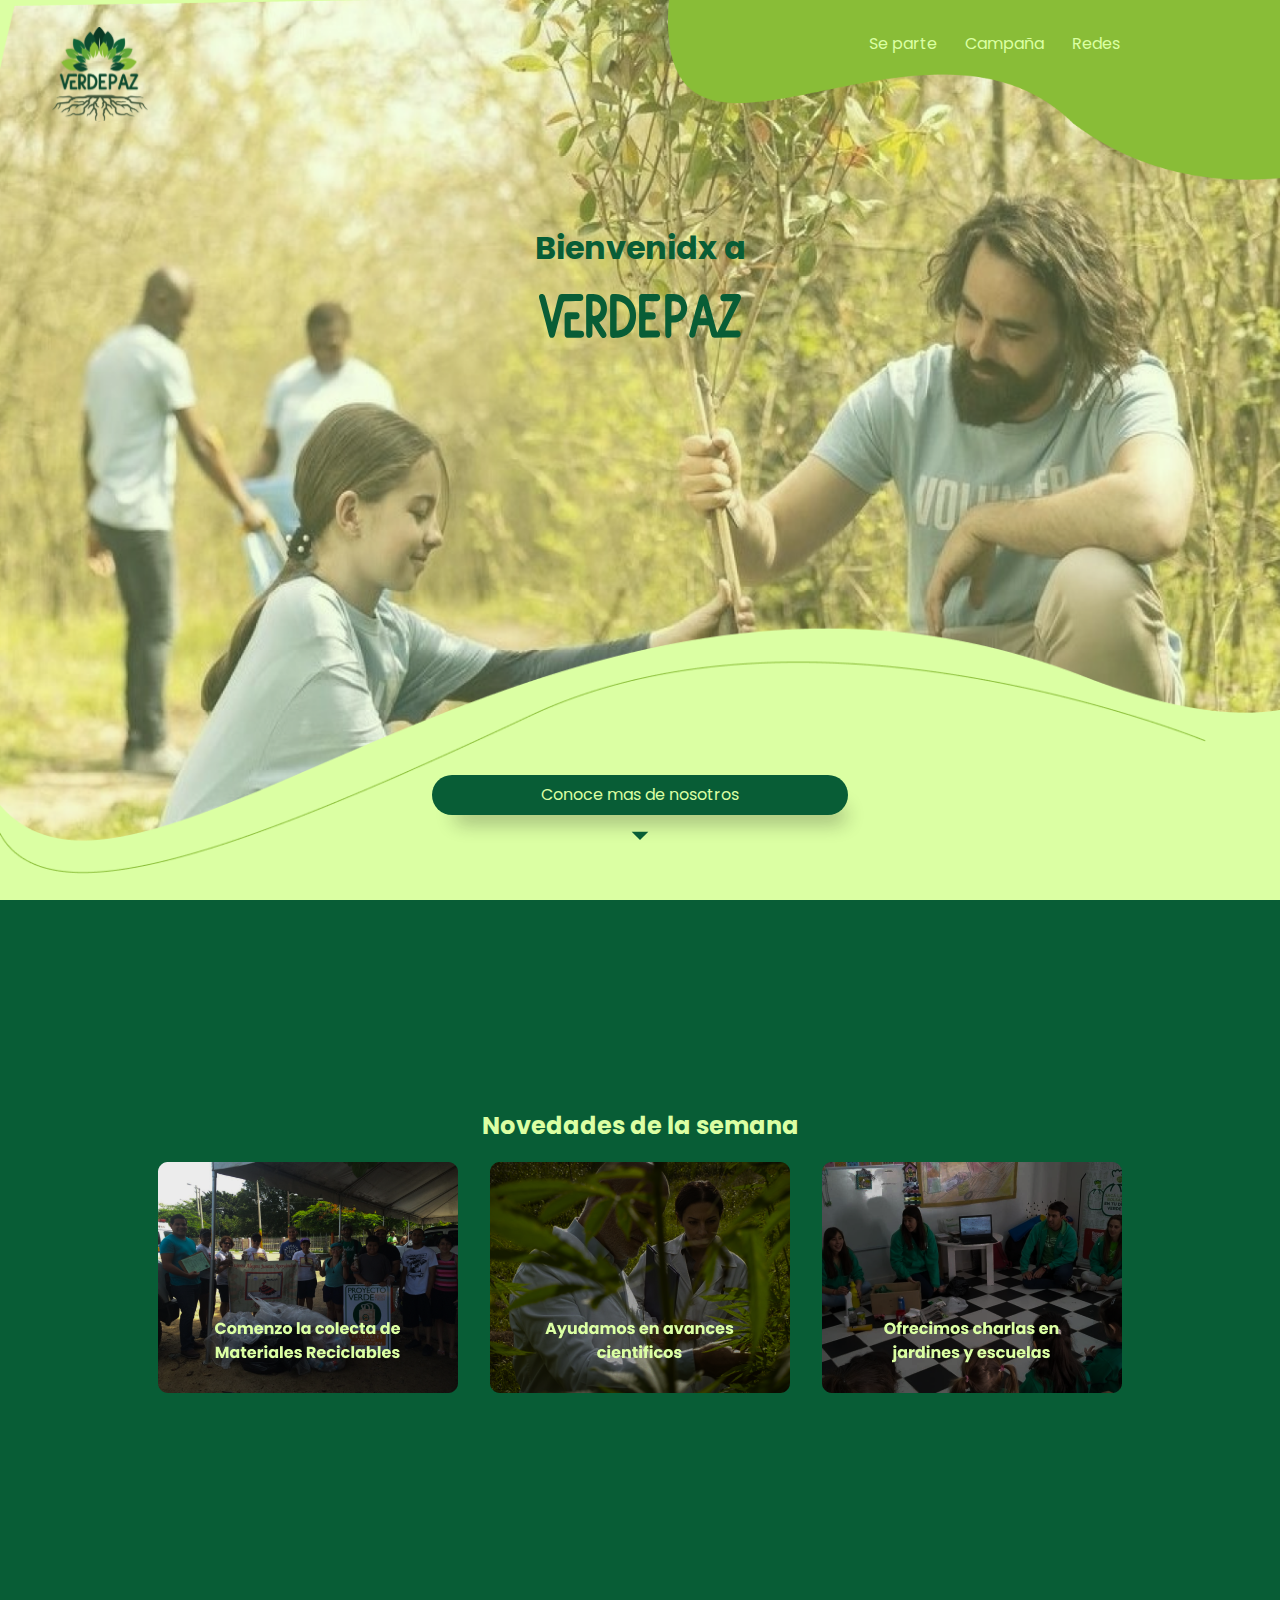
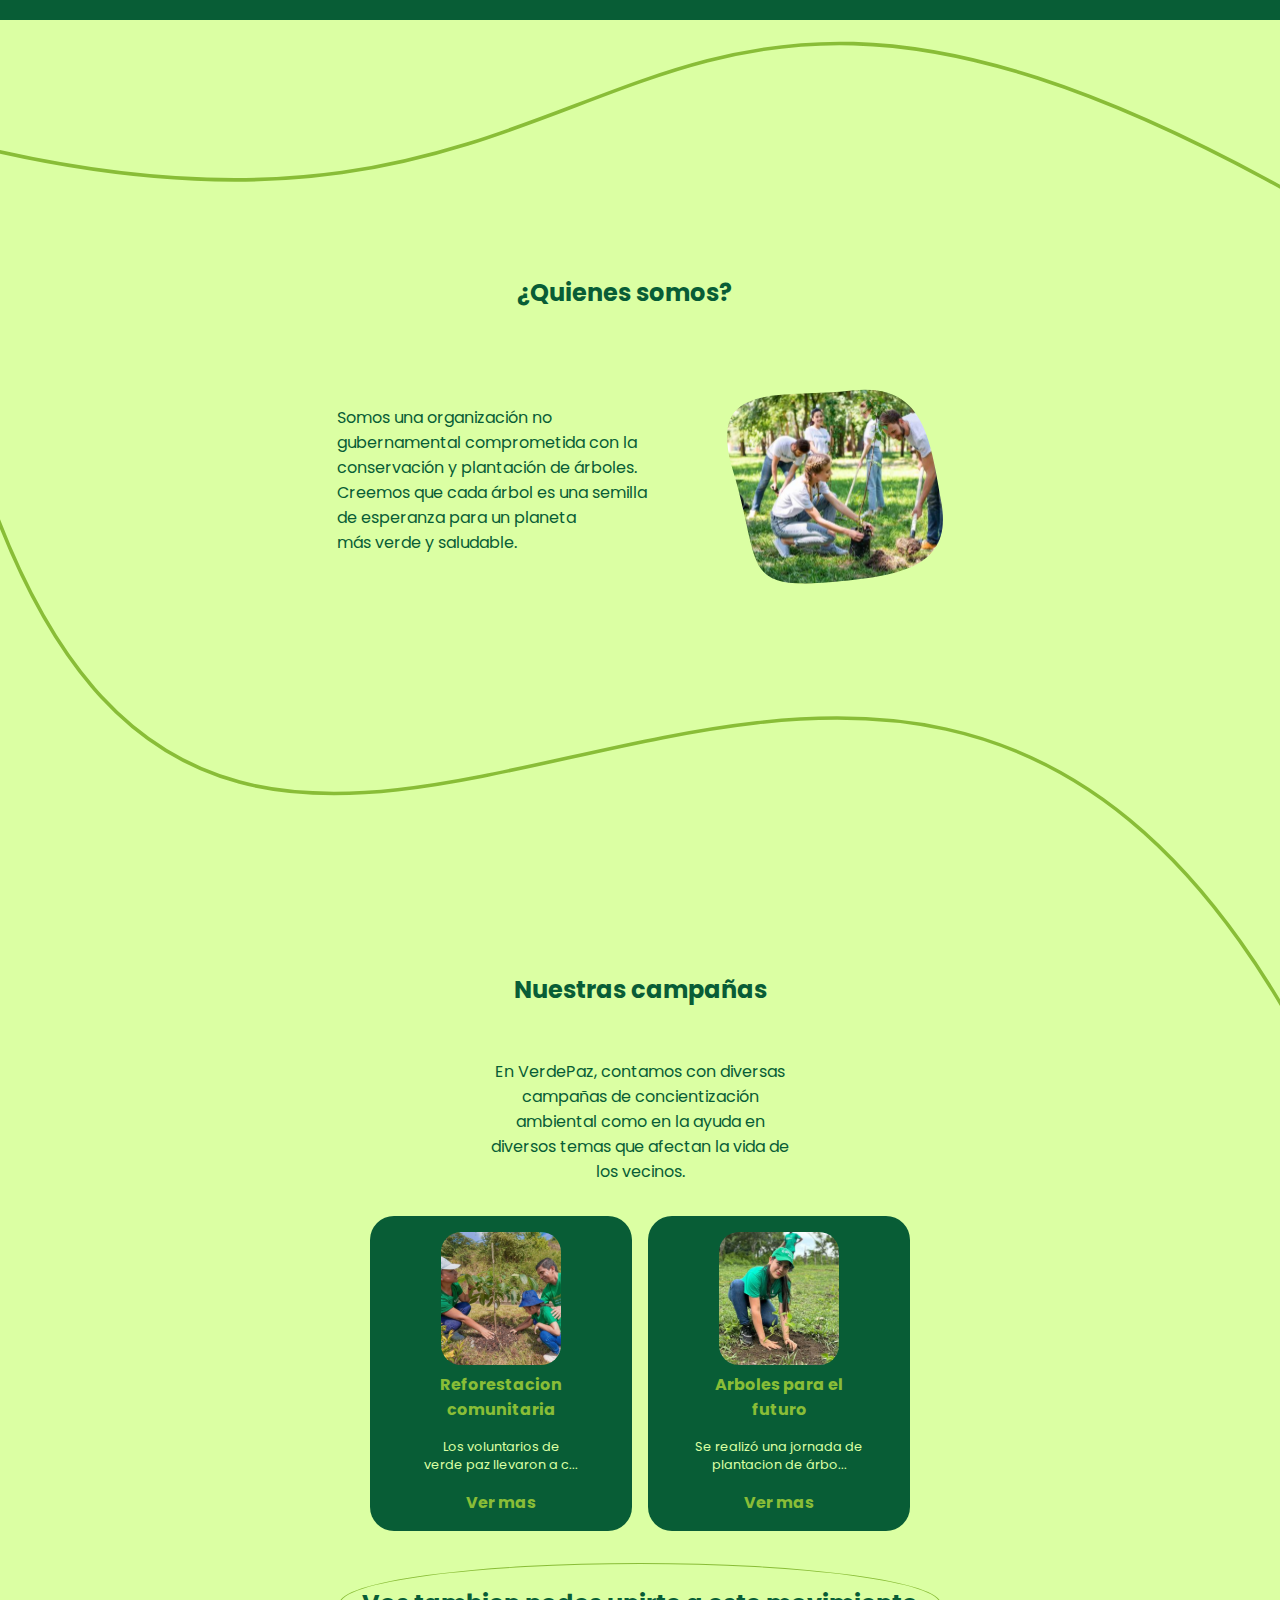
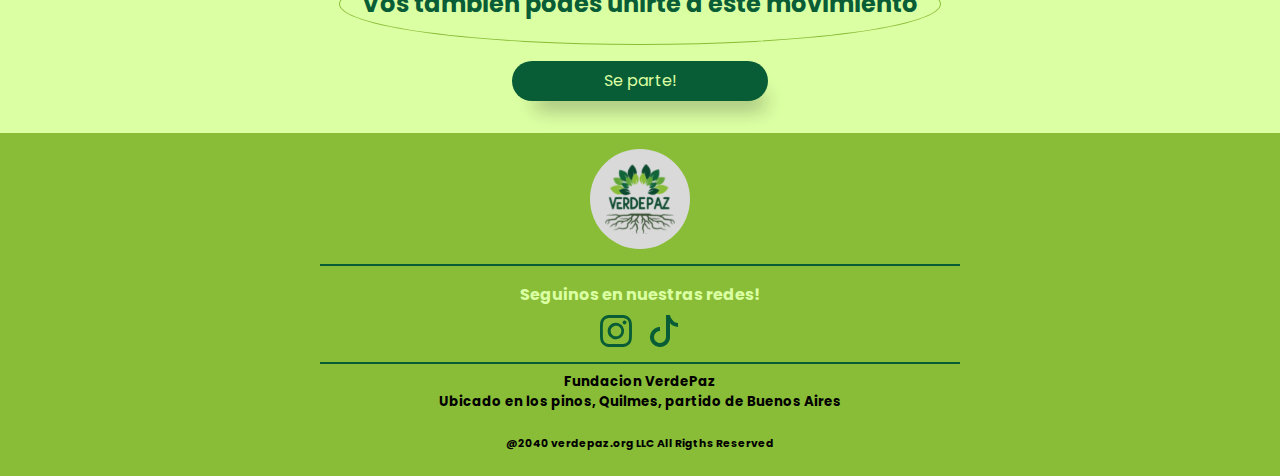
==== commit fa7bb4af: "beta de la pagina" ====
--- a/index.html
+++ b/index.html
@@ -68,7 +68,7 @@
       </div>
       <div class="carrucel">
         <div class="slider">
-          <a href="">
+          <a href="noticias.html" type="_blank">
             <img
               src="images/novedades1.png"
               alt="imagen de la seccion novedad"
@@ -76,7 +76,7 @@
           </a>
         </div>
         <div class="slider">
-          <a href="">
+          <a href="noticias.html" type="_blank">
             <img
               src="images/novedades2.png"
               alt="imagen de la seccion novedad"
@@ -84,7 +84,7 @@
           </a>
         </div>
         <div class="slider">
-          <a href="">
+          <a href="noticias.html" type="_blank">
             <img
               src="images/novedades3.png"
               alt="imagen de la seccion novedad"
@@ -128,7 +128,7 @@
             <p class="parrafoCard">
               Los voluntarios de<br />verde paz llevaron a c...
             </p>
-            <a href="">Ver mas</a>
+            <a href="noticias.html" target="_blank">Ver mas</a>
           </div>
         </div>
         <div class="cards">
@@ -138,7 +138,7 @@
             <p class="parrafoCard">
               Se realizó una jornada de plantacion de árbo...
             </p>
-            <a href="">Ver mas</a>
+            <a href="noticias.html" target="_blank">Ver mas</a>
           </div>
         </div>
       </div>
@@ -156,7 +156,7 @@
     </section>
     <footer id="footer">
       <div class="contenidoFooter">
-        <img class="logoFooter" src="images/favicon.svg" alt="logo" />
+        <a href="index.html" target="_blank"><img class="logoFooter" src="images/favicon.svg" alt="logo" /></a>
         <hr />
         <h4>Seguinos en nuestras redes!</h4>
         <div class="iconos">
--- a/styles/styles.css
+++ b/styles/styles.css
@@ -231,7 +231,9 @@
   }
   footer{
     background-color: #89bd37;
-    height: auto;
+  }
+  .logoFooter{
+    width: 100px
   }
   .contenidoFooter{
     display: flex;
@@ -239,9 +241,6 @@
     align-items: center;
     padding-top: 1rem;
   } 
-  .logoFooter{
-    width: 5%;
-  }
   .iconos{
     display: flex;
     gap: 1rem;
@@ -263,6 +262,167 @@
   margin: 0.5rem;
   }
 
+  /* contenido del formulario */
+
+  .container-form{
+    height: 100vh;
+    display: grid;
+    grid-template-columns: 1fr 1fr 1fr 1fr 1fr 1fr;
+    grid-template-rows: 1fr 1fr 1fr 1fr 1fr;
+    gap: 1rem;
+    margin-bottom: 1rem;
+  }
+  .container-form .navbar .seParte{
+    width: 40%;
+  }
+  
+  .texto-form{
+    display: flex;
+    flex-direction: column;
+    padding-top: 3rem;
+    align-items: center;
+    text-align: center;
+    margin-left: 0.7rem;
+    grid-column: 2/6;
+    grid-row: 1/4;
+  }
+  .formulario{
+    padding-top: 3rem;
+    display: flex;
+    flex-direction: column;
+    align-items: center;
+    grid-row: 2/5;
+    grid-column: 2/6;
+    width: 100%;
+
+  }
+  .nombreApellido{
+    display: flex;
+    flex-direction: row;
+    gap: 2rem;
+  }
+  .nombreApellido h3{
+    padding-bottom: 0.5rem;
+    margin: 0;
+    color: #085d36;
+    font-weight: bold;
+  }
+  .nombreApellido input{
+    padding-left: 1rem;
+    border-radius: 1.5rem;
+    height: 25px;
+    border: 0;
+  }
+  .email{
+    margin-top: 1rem;
+    display: flex;
+    flex-direction: column;
+  }
+  .email h3{
+    padding-bottom: 0.5rem;
+    margin: 0;
+    color: #085d36;
+    font-weight: bold;
+  }
+  .email input{
+    padding-left: 1rem;
+    width:50%;
+    border-radius: 1.5rem;
+    height: 25px;
+    border: 0;
+  }
+  .tel{
+    padding-top: 1rem;
+    display: flex;
+    flex-direction: column;
+  }
+  .tel h3{
+    padding-bottom: 0.5rem;
+    margin: 0;
+    color: #085d36;
+    font-weight: bold;
+  }
+  .tel input{
+    padding-left: 1rem;
+    width:50%;
+    border-radius: 1.5rem;
+    height: 25px;
+    border: 0;
+  }
+  .botonForm{
+    padding-top: 1rem;
+    display: flex;
+    align-items: center;
+    justify-content: center;
+    width: 100%;
+  }
+  .botonForm button{
+    width: 90%;
+  }
+  .container-mensaje{
+    display: none;
+    justify-content: center;
+    align-items: center;
+    position: absolute;
+    width: 100%;
+    height: 110vh;
+    background-color:#085d3698;
+  }
+  .mensajeForm{
+    gap: 1rem;
+    padding: 1rem;
+    border-radius: 2rem;
+    background-color: #dbffa3;
+    align-items: center;
+    position: absolute;
+    display: flex;
+    flex-direction: column;
+    width: 30%;
+    text-align: center;
+  }
+  .mensajeForm a{
+    width: 80%;
+  }
+  .mensajeForm h3{
+    font-weight: 300;
+  }
+  .mensajeForm span{
+    font-weight: bold;
+  }
+  .mensajeForm img{
+    width: 50%;
+  }
+  .container-noticias{
+    height: 220vh;
+    display: grid;
+    grid-template-columns: 1fr 1fr 1fr 1fr;
+    grid-template-rows: 20% 1fr 1fr 1fr 1fr;
+  }
+  .container-noticias .logo{
+    padding-top: 3rem;
+  }
+  .noticia{
+    margin-top: 8rem;
+    padding-left: 1rem;
+    padding-right: 1rem;
+    grid-column: 1/5;
+    grid-row: 1/6;
+    text-align: center;
+  }
+  .noticia .imagenNoticia{
+    width: 30%;
+  }
+  .noticia h2, p, h3, h6{
+    margin: 0;
+    padding: 0;
+    padding-top: 1rem;
+    padding-bottom: 1rem;
+  }
+  .noticia hr{
+    background-color: #085d36;
+    height: 2px;
+    border: none;
+  }
 @media only screen and (max-width: 700px) {
   h1 {
     font-family: "poppins", serif;
@@ -706,4 +866,39 @@
   .mensajeForm img{
     width: 50%;
   }
-}
+  .mensajeForm h3{
+    font-weight: 300;
+  }
+  .mensajeForm span{
+    font-weight: bold;
+  }
+  /* seccion de noticias */
+  .container-noticias{
+    height: 200vh;
+    display: grid;
+    grid-template-columns: 1fr 1fr 1fr 1fr;
+    grid-template-rows: 8% 1fr 1fr 1fr 1fr;
+  }
+  .noticia{
+    margin-top: 0;
+    padding-left: 1rem;
+    padding-right: 1rem;
+    grid-column: 1/5;
+    grid-row: 2/6;
+    text-align: left;
+  }
+  .noticia .imagenNoticia{
+    width: 80%;
+  }
+  .noticia h2, p, h3, h6{
+    margin: 0;
+    padding: 0;
+    padding-top: 1rem;
+    padding-bottom: 1rem;
+  }
+  .noticia hr{
+    background-color: #085d36;
+    height: 2px;
+    border: none;
+  }
+}
